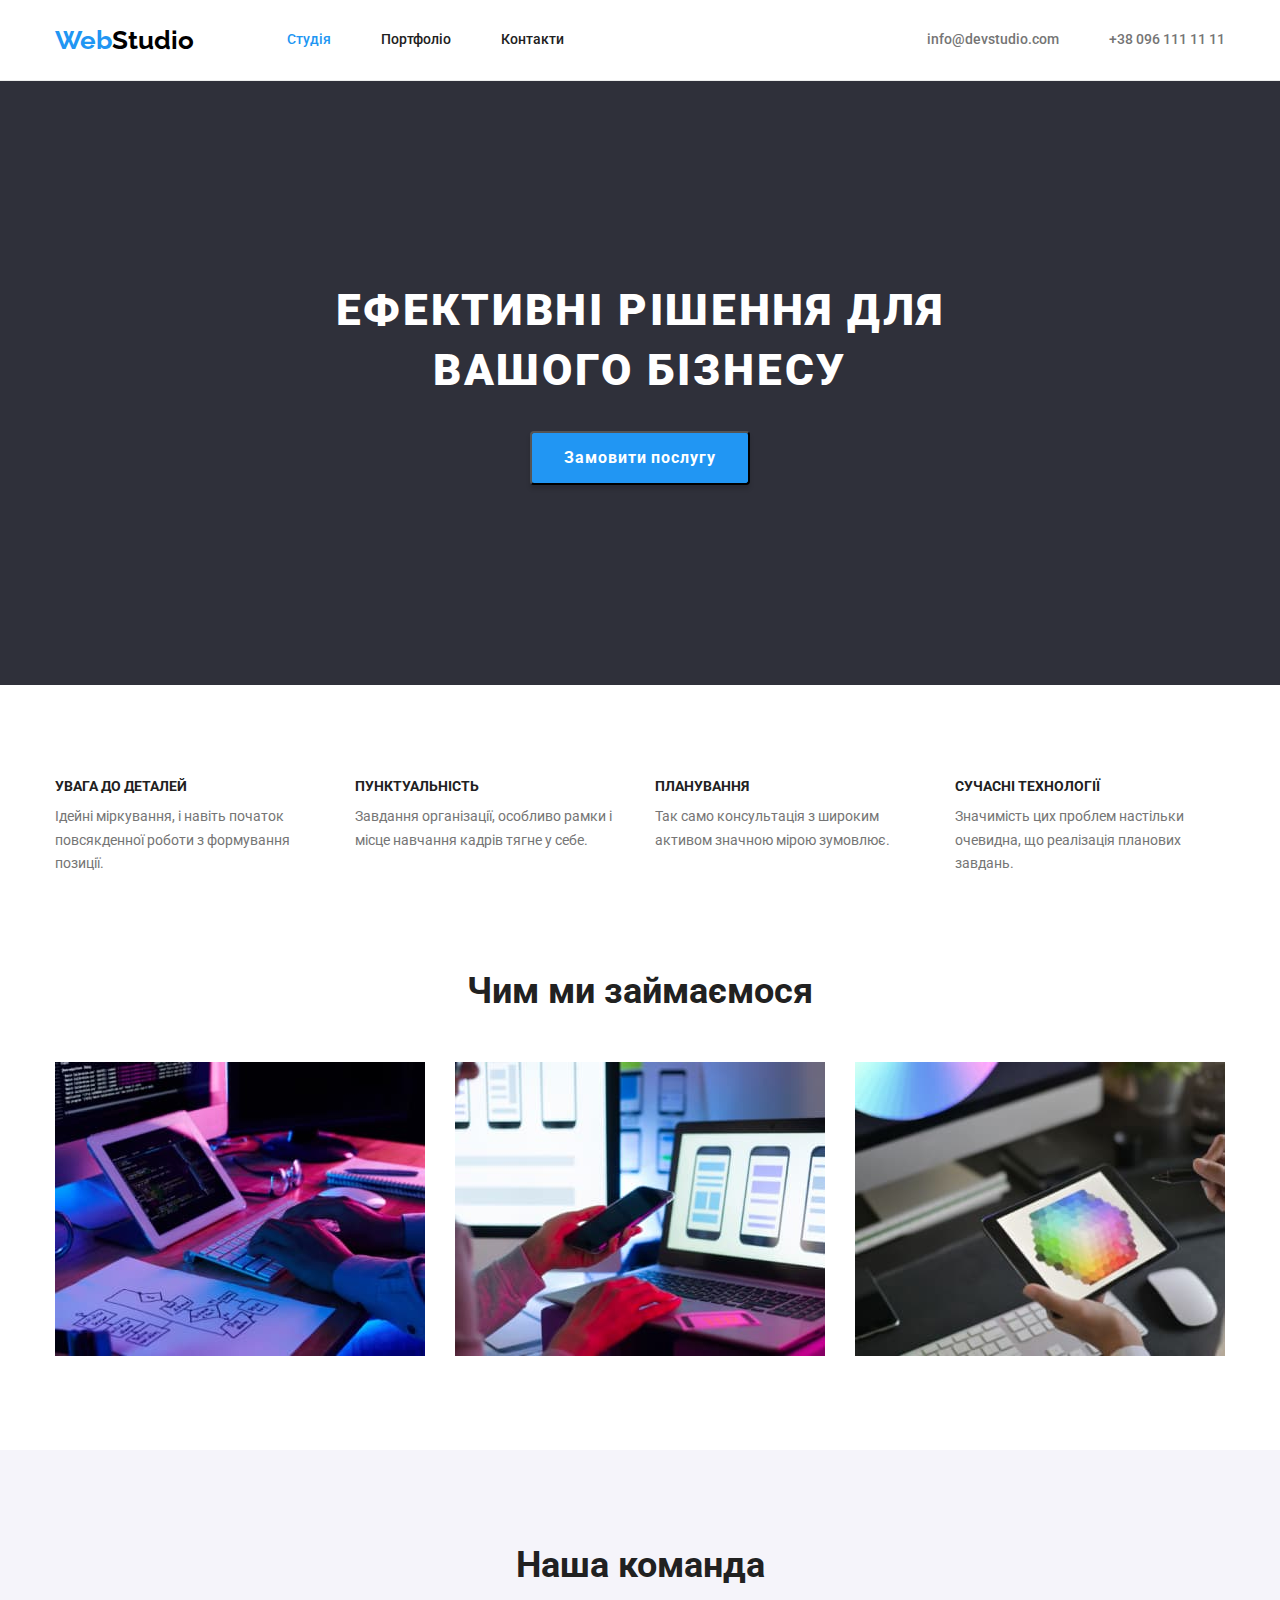
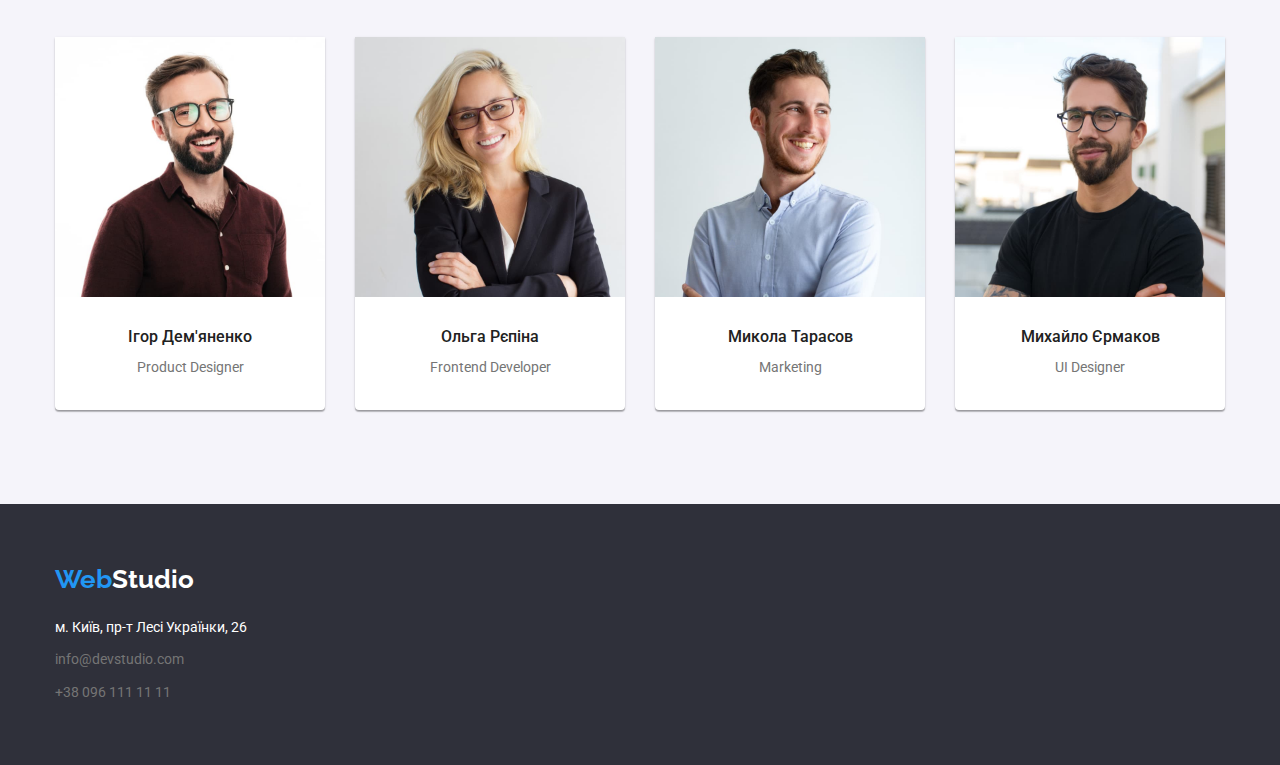
==== index.html @ 9e8facdb "Додає файли з попереднього завдання" ====
<!DOCTYPE html>
<html lang="uk">
  <head>
    <meta charset="UTF-8" />
    <meta http-equiv="X-UA-Compatible" content="IE=edge" />
    <meta name="viewport" content="width=device-width, initial-scale=1.0" />
    <title>WebStudio</title>
    <link rel="preconnect" href="https://fonts.googleapis.com" />
    <link rel="preconnect" href="https://fonts.gstatic.com" crossorigin />
    <link
      rel="stylesheet"
      href="https://cdnjs.cloudflare.com/ajax/libs/modern-normalize/1.1.0/modern-normalize.min.css"
    />
    <link
      href="https://fonts.googleapis.com/css2?family=Raleway:wght@700&family=Roboto:wght@400;500;700;900&display=swap"
      rel="stylesheet"
    />
    <link rel="stylesheet" href="./css/styles.css" />
  </head>
  <body>
    <header class="header">
      <div class="container header-content">
        <!--Навігація-->
        <nav class="nav">
          <!--Логотип-->
          <a class="nav-logo" href="./index.html"
            >Web<span class="header-logo-word">Studio</span></a
          >

          <ul class="nav-list list">
            <li class="nav-item">
              <a class="nav-link link current" href="./index.html">Студія</a>
            </li>
            <li class="nav-item">
              <a class="nav-link link" href="./portfolio.html">Портфоліо</a>
            </li>
            <li class="nav-item">
              <a class="nav-link link" href="">Контакти</a>
            </li>
          </ul>
        </nav>
        <!--Контакти-->
        <ul class="contacts-list list">
          <li class="contacts-item">
            <a class="contacts-link link" href="mailto:info@devstudio.com"
              >info@devstudio.com</a
            >
          </li>
          <li class="contacts-item">
            <a class="contacts-link link" href="tel:+380961111111"
              >+38 096 111 11 11</a
            >
          </li>
        </ul>
      </div>
    </header>

    <main>
      <!--Секція "Герой"-->
      <section class="section hero">
        <div class="container">
          <h1 class="hero-title">Ефективні рішення для вашого бізнесу</h1>
          <button class="hero-btn button" type="button">
            Замовити послугу
          </button>
        </div>
      </section>

      <!--Секція Наші переваги-->
      <section class="section benefits">
        <div class="container">
          <!--Заголовок який необхідно приховати-->
          <h2 class="visually-hidden">Наші переваги</h2>
          <ul class="benefits-list list">
            <li class="benefits-item">
              <h3 class="benefits-title">Увага до деталей</h3>
              <p class="text">
                Ідейні міркування, і навіть початок повсякденної роботи з
                формування позиції.
              </p>
            </li>
            <li class="benefits-item">
              <h3 class="benefits-title">Пунктуальність</h3>
              <p class="text">
                Завдання організації, особливо рамки і місце навчання кадрів
                тягне у себе.
              </p>
            </li>
            <li class="benefits-item">
              <h3 class="benefits-title">Планування</h3>
              <p class="text">
                Так само консультація з широким активом значною мірою зумовлює.
              </p>
            </li>
            <li class="benefits-item">
              <h3 class="benefits-title">Сучасні технології</h3>
              <p class="text">
                Значимість цих проблем настільки очевидна, що реалізація
                планових завдань.
              </p>
            </li>
          </ul>
        </div>
      </section>

      <!--Секція Чим займаємось. Складається з картинок-->
      <section class="section works">
        <div class="container">
          <h2 class="section-title">Чим ми займаємося</h2>
          <ul class="works-list list">
            <li>
              <img
                class="works-img"
                src="./images/whatwedo1.jpg"
                alt="Руки програміста набирають код"
                width="370"
              />
            </li>
            <li>
              <img
                class="works-img"
                src="./images/whatwedo2.jpg"
                alt="Смартфон та ноутбук на якому пишуть код для смартфона"
                width="370"
              />
            </li>
            <li>
              <img
                class="works-img"
                src="./images/whatwedo3.jpg"
                alt="Планшет на якому відкрита палітра кольорів"
                width="370"
              />
            </li>
          </ul>
        </div>
      </section>

      <!--Секція Наша команда-->
      <section class="section team">
        <div class="container">
          <h2 class="section-title">Наша команда</h2>
          <ul class="team-list list">
            <li class="team-item">
              <img
                class="team-img"
                src="./images/teammember1.jpg"
                alt="Портрет Ігора Дем'яненко"
                width="270"
              />
              <div class="team-descript">
                <h3 class="team-title">Ігор Дем'яненко</h3>
                <p class="text">Product Designer</p>
              </div>
            </li>
            <li class="team-item">
              <img
                class="team-img"
                src="./images/teammember2.jpg"
                alt="Портрет Ольги Рєпіної"
                width="270"
              />
              <div class="team-descript">
                <h3 class="team-title">Ольга Рєпіна</h3>
                <p class="text">Frontend Developer</p>
              </div>
            </li>
            <li class="team-item">
              <img
                class="team-img"
                src="./images/teammember3.jpg"
                alt="Портрет Миколи Тарасова"
                width="270"
              />
              <div class="team-descript">
                <h3 class="team-title">Микола Тарасов</h3>
                <p class="text">Marketing</p>
              </div>
            </li>
            <li class="team-item">
              <img
                class="team-img"
                src="./images/teammember4.jpg"
                alt="Портрет Михайла Єрмакова"
                width="270"
              />
              <div class="team-descript">
                <h3 class="team-title">Михайло Єрмаков</h3>
                <p class="text">UI Designer</p>
              </div>
            </li>
          </ul>
        </div>
      </section>
    </main>

    <footer class="footer">
      <div class="container">
        <!--Логотип-->
        <div class="footer-logo">
          <a class="nav-logo" href="./index.html"
            >Web<span class="footer-logo-word">Studio</span></a
          >
        </div>
        <!--Адреса-->
        <address>
          <ul class="list">
            <li class="footer-item footer-map">
              <a
                class="link"
                href="https://www.google.com.ua/maps/place/%D0%B1%D1%83%D0%BB%D1%8C%D0%B2%D0%B0%D1%80+%D0%9B%D0%B5%D1%81%D1%96+%D0%A3%D0%BA%D1%80%D0%B0%D1%97%D0%BD%D0%BA%D0%B8,+26,+%D0%9A%D0%B8%D1%97%D0%B2,+02000/@50.4265807,30.5361971,17z/data=!3m1!4b1!4m6!3m5!1s0x40d4cf0e033ecbe9:0x57a4dffefec77da0!8m2!3d50.4265807!4d30.5383858!16s%2Fg%2F1tctq5jv?hl=uk"
                >м. Київ, пр-т Лесі Українки, 26</a
              >
            </li>
            <li class="footer-item">
              <a class="link" href="mailto:info@devstudio.com"
                >info@devstudio.com</a
              >
            </li>
            <li class="footer-item">
              <a class="link" href="tel:+380961111111">+38 096 111 11 11</a>
            </li>
          </ul>
        </address>
      </div>
    </footer>
  </body>
</html>
---- css/styles.css ----
*,
*::before,
*::after {
	box-sizing: border-box;
}
/*Палітра кольорів*/
:root{
/*Колір основного тексту*/
--primary-text-color: #757575;
/*Основний білий*/
--primary-white-color: #ffffff;
/*Білий для фону про наші роботи*/
--secondary-white-color: #f5f5f5;
/*Білий для фону наша команда*/
--accessary-white-color: #f5f4fa;
/*Колір заголовків та навігації*/
--title-color: #212121;
/*Чорний колір*/
--primary-black-color: #000000;
/*Колір активних елементів та кнопки*/
--active-btn-color: #188ce8;  
/*Колір акцент*/
--accent-color: #2196f3;
/*Фон героя та футера*/
--primary-beckground-color: #2f303a;
/*колір бордер*/
--border-color: #eeeeee;
--border-header-color: #ececec;
}


/*Загальні стилі*/
body {
	color: var(--primary-text-color);
	font-family: 'Roboto', sans-serif;
	font-weight: 400;
	font-size: 14px;
	line-height: 1.71;
}
h1,h2,h3,h4,h5,h6,p,ul {
	margin: 0;
	padding: 0;
}
img {
	display: block;
	max-width: 100%;
	height: auto;
}
.list {
	list-style-type: none;
}

.link {
	text-decoration: none;
	color: inherit;
}

.visually-hidden {
	position: absolute;
	width: 1px;
	height: 1px;
	overflow: hidden;
	border: 0;
	padding: 0;
	clip: rect(0 0 0 0);
	clip-path: inset(50%);
	margin: -1px;
	white-space: nowrap;
}

.section{
	padding-top: 94px;
	padding-bottom: 94px;
}
.container {
	max-width: 1200px;
	margin-left: auto;
	margin-right: auto;
	padding-left: 15px;
	padding-right: 15px;
	/* outline: 2px solid green; */
}

.header {
	border-bottom: 1px solid var(--border-header-color);
	text-align: center;
}
.header-content {
	display: flex;
	justify-content: space-between;
}
.nav-logo {
	color: var(--accent-color);
	font-family: 'Raleway';
	font-weight: 700;
	font-size: 26px;
	line-height: 1.19;
	text-decoration: none;
}
.header-logo-word{
	color: var(--primary-black-color);
}
.nav {
	display: flex;
	align-items: center;
}
.nav-list {
	display: flex;
}
.nav-logo {
	margin-right: 93px;
}
.nav-item:not(:last-child) {
	margin-right: 50px;
}
.nav-list .link.current {
	color: var(--accent-color);
}
.nav-link {
	display: block;
	padding-top: 32px;
	padding-bottom: 32px;

	color: var(--title-color);
	font-weight: 500;
	font-size: 14px;
	line-height: 1.14;
}
.contacts-list {
	display: flex;
	margin-left: auto;
}
.contacts-item:not(:last-child) {
	margin-right: 50px;
}
.contacts-link{
	display: block;
	padding-top: 32px;
	padding-bottom: 32px;
	font-weight: 500;
	font-size: 14px;
	line-height: 1.14;
}

.link:hover,
.link:focus {
	color: var(--accent-color);
}
.button {
	cursor: pointer;
}

.footer {
	background-color: var(--primary-beckground-color);

	padding-top: 60px;
	padding-bottom: 60px;
}
.footer-logo {
	margin-bottom: 20px;
}
.footer-logo-word {
	color: var(--primary-white-color);
}
.footer-item:not(:last-child) {
	margin-bottom: 9px;
}
.footer-map {
	color: var(--primary-white-color);
}
.footer .link {
	font-style: normal;
}

/*Стилі для index.html*/
.hero{
	padding-top: 200px;
	padding-bottom: 200px;
	text-align: center;

	background-color: var(--primary-beckground-color);
}
.hero-content {
	text-align: center;
}
.hero-title {
	margin: auto;
	margin-bottom: 30px;
	max-width: 696px;
	
	color: var(--primary-white-color);
	font-weight: 900;
	font-size: 44px;
	line-height: 1.36;
	letter-spacing: 0.06em;
	text-transform: uppercase;

}
.hero-btn {
	padding: 10px 32px;
	color: var(--primary-white-color);
	background: var(--accent-color);
	font-weight: 700;
	font-size: 16px;
	line-height: 1.875;
	letter-spacing: 0.06em;
	box-shadow: 0px 4px 4px rgba(0, 0, 0, 0.15);
	border-radius: 4px;
}
.hero-btn:hover,
.hero-btn:focus{
	background: var(--active-btn-color);
	box-shadow: 0px 4px 4px rgba(0, 0, 0, 0.15);
	border-radius: 4px;
}
.benefits {
	padding-bottom: 0;
	background-color: var(--primary-white-color);
}
.benefits-list {
	display: flex;
	gap: 30px;
}
.benefits-item {
	max-width: 270px;
}
.benefits-title {
	margin-bottom: 10px;
	color: var(--title-color);
	font-weight: 700;
	font-size: 14px;
	line-height: 1.14;
	text-transform: uppercase;
}
.works {
	background-color: var(--primary-white-color);

	text-align: center;
	padding-bottom: 94px;
}
.section-title {
	color: var(--title-color);
	font-weight: 700;
	font-size: 36px;
	line-height: 1.17;
	margin-bottom: 50px;
}
.works-list {
	display: flex;
	justify-content: space-between;
}
.works-img {
	width: 370px;
}
.team {
	background-color: var(--accessary-white-color);

	text-align: center;
}
.team-list {
	display: flex;
	justify-content: space-between;
}
.team-item {
	background-color: var(--primary-white-color);

	box-shadow: 0px 1px 3px rgba(0, 0, 0, 0.12), 0px 1px 1px rgba(0, 0, 0, 0.14), 0px 2px 1px rgba(0, 0, 0, 0.2);
	border-radius: 0px 0px 4px 4px;
}
.team-img {
	width: 270px;
}
.team-descript {
	padding-top: 30px;
	padding-bottom: 30px;
}
.team-title {
	margin-bottom: 10px;
	color: var(--title-color);
	font-weight: 500;
	font-size: 16px;
	line-height: 1.19;
}

/*Стилі для portfolio.html*/

.filter-list {
	display: flex;
	justify-content: center;
	margin-bottom: 50px;
}
.filter-item:not(:last-child) {
	margin-right: 8px;
}
.filter-btn {
	padding: 6px 22px;
	color: var(--title-color);
	background-color: var(--accessary-white-color);
	font-family: inherit;
	font-weight: 500;
	font-size: 16px;
	line-height: 1.6;

	border: 1px transparent;
	border-radius: 4px;

}
.filter-btn:hover {
	color: var(--primary-white-color);
	background-color: var(--accent-color);	

	box-shadow: 0px 3px 1px rgba(0, 0, 0, 0.1), 0px 1px 2px rgba(0, 0, 0, 0.08), 0px 2px 2px rgba(0, 0, 0, 0.12);
}
.projects-list {
	display: flex;
	flex-wrap: wrap;
}
.projects-item {
	width: calc((100% - 60px) / 3);
}
.projects-item:not(:nth-child(3n)) {
	margin-right: 30px;

}
.projects-item:not(:nth-last-child(-n+3)) {
	margin-bottom: 30px;
}
.projects-title {
	margin-bottom: 4px;
	color: var(--title-color);
	font-weight: 700;
	font-size: 18px;
	line-height: 2;
}
.projects-link {
	text-decoration: none;
	color: inherit;
}
.projects-descript {
	padding: 20px 24px;
	border-right: 1px solid var(--border-color);
	border-bottom: 1px solid var(--border-color);
	border-left: 1px solid var(--border-color);
}
.projects-img {
	width: 370px;
}
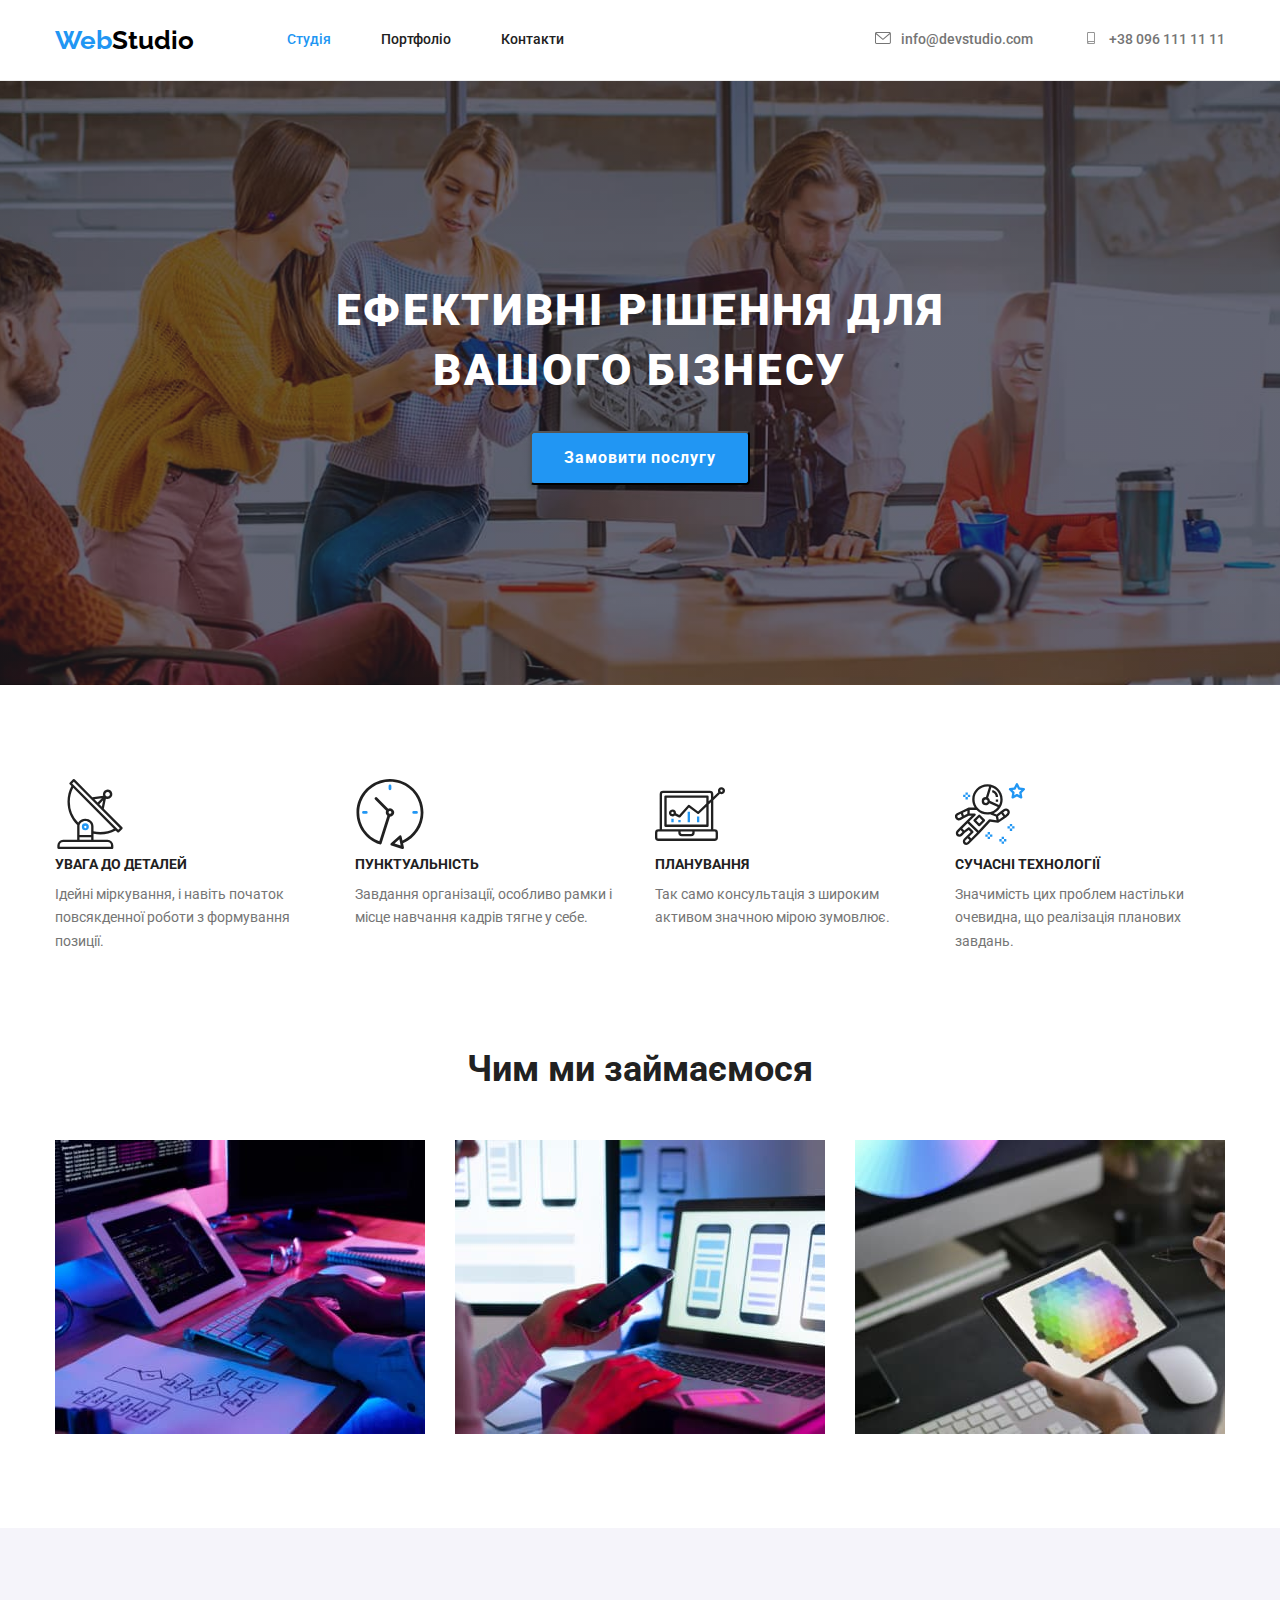
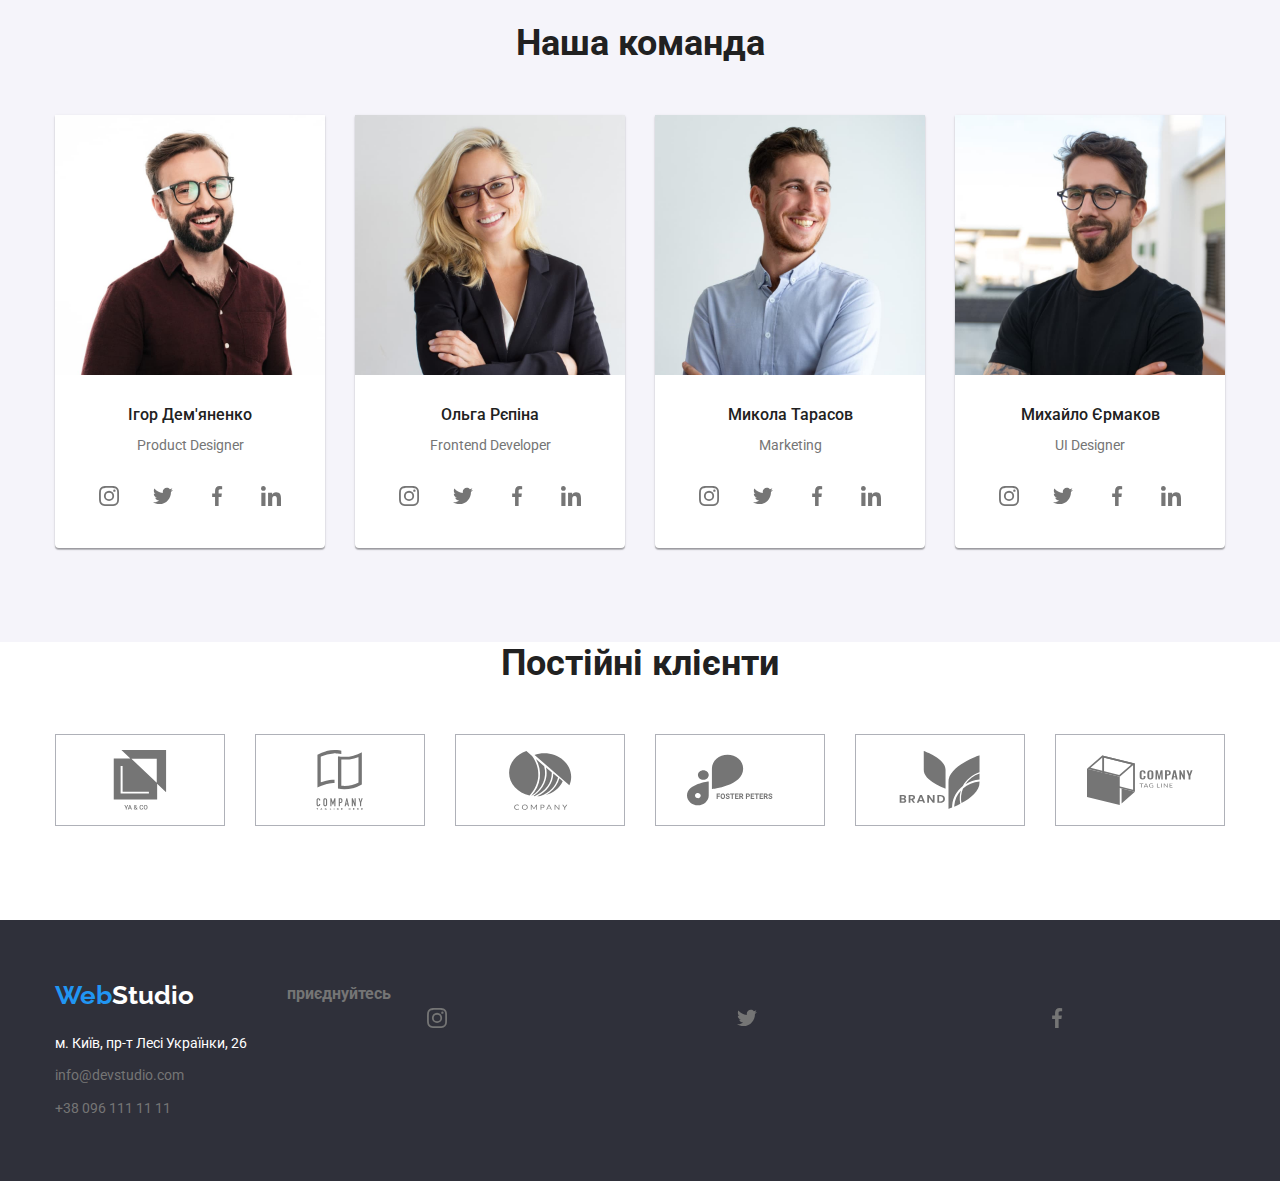
==== commit dc66d35e: "Додає нові елементи та стилі до них" ====
--- a/index.html
+++ b/index.html
@@ -42,12 +42,22 @@
         <!--Контакти-->
         <ul class="contacts-list list">
           <li class="contacts-item">
-            <a class="contacts-link link" href="mailto:info@devstudio.com"
+            <a class="contacts-link link" href="mailto:info@devstudio.com">
+              <span class="contacts-icon"
+                ><svg widtg="16px" height="12px">
+                  <use
+                    href="./images/icons.svg#icon-contacts-envelope"
+                  ></use></svg></span
               >info@devstudio.com</a
             >
           </li>
           <li class="contacts-item">
-            <a class="contacts-link link" href="tel:+380961111111"
+            <a class="contacts-link link" href="tel:+380961111111">
+              <span class="contacts-icon"
+                ><svg widtg="16px" height="12px">
+                  <use
+                    href="./images/icons.svg#icon-contacts-smartphone"
+                  ></use></svg></span
               >+38 096 111 11 11</a
             >
           </li>
@@ -73,6 +83,11 @@
           <h2 class="visually-hidden">Наші переваги</h2>
           <ul class="benefits-list list">
             <li class="benefits-item">
+              <span class="benefits-icon">
+                <svg width="70px" height="70px">
+                  <use href="./images/icons.svg#icon-benefits-antenna"></use>
+                </svg>
+              </span>
               <h3 class="benefits-title">Увага до деталей</h3>
               <p class="text">
                 Ідейні міркування, і навіть початок повсякденної роботи з
@@ -80,6 +95,11 @@
               </p>
             </li>
             <li class="benefits-item">
+              <span class="benefits-icon">
+                <svg width="70px" height="70px">
+                  <use href="./images/icons.svg#icon-benefits-clock"></use>
+                </svg>
+              </span>
               <h3 class="benefits-title">Пунктуальність</h3>
               <p class="text">
                 Завдання організації, особливо рамки і місце навчання кадрів
@@ -87,12 +107,22 @@
               </p>
             </li>
             <li class="benefits-item">
+              <span class="benefits-icon">
+                <svg width="70px" height="70px">
+                  <use href="./images/icons.svg#icon-benefits-diagram"></use>
+                </svg>
+              </span>
               <h3 class="benefits-title">Планування</h3>
               <p class="text">
                 Так само консультація з широким активом значною мірою зумовлює.
               </p>
             </li>
             <li class="benefits-item">
+              <span class="benefits-icon">
+                <svg width="70px" height="70px">
+                  <use href="./images/icons.svg#icon-benefits-astronaut"></use>
+                </svg>
+              </span>
               <h3 class="benefits-title">Сучасні технології</h3>
               <p class="text">
                 Значимість цих проблем настільки очевидна, що реалізація
@@ -150,7 +180,35 @@
               />
               <div class="team-descript">
                 <h3 class="team-title">Ігор Дем'яненко</h3>
-                <p class="text">Product Designer</p>
+                <p class="team-text">Product Designer</p>
+                <ul class="team-social list">
+                  <li class="team-social-icon">
+                    <a class="team-social-link link" href="#"
+                      ><svg widtg="20px" height="20px">
+                        <use
+                          href="./images/icons.svg#icon-instagram"
+                        ></use></svg
+                    ></a>
+                  </li>
+                  <li class="team-social-icon">
+                    <a class="team-social-link link" href="#"
+                      ><svg widtg="20px" height="20px">
+                        <use href="./images/icons.svg#icon-twitter"></use></svg
+                    ></a>
+                  </li>
+                  <li class="team-social-icon">
+                    <a class="team-social-link link" href="#"
+                      ><svg widtg="20px" height="20px">
+                        <use href="./images/icons.svg#icon-facebook"></use></svg
+                    ></a>
+                  </li>
+                  <li class="team-social-icon">
+                    <a class="team-social-link link" href="#"
+                      ><svg widtg="20px" height="20px">
+                        <use href="./images/icons.svg#icon-linkedin"></use></svg
+                    ></a>
+                  </li>
+                </ul>
               </div>
             </li>
             <li class="team-item">
@@ -162,7 +220,35 @@
               />
               <div class="team-descript">
                 <h3 class="team-title">Ольга Рєпіна</h3>
-                <p class="text">Frontend Developer</p>
+                <p class="team-text">Frontend Developer</p>
+                <ul class="team-social list">
+                  <li class="team-social-icon">
+                    <a class="team-social-link link" href="#"
+                      ><svg widtg="20px" height="20px">
+                        <use
+                          href="./images/icons.svg#icon-instagram"
+                        ></use></svg
+                    ></a>
+                  </li>
+                  <li class="team-social-icon">
+                    <a class="team-social-link link" href="#"
+                      ><svg widtg="20px" height="20px">
+                        <use href="./images/icons.svg#icon-twitter"></use></svg
+                    ></a>
+                  </li>
+                  <li class="team-social-icon">
+                    <a class="team-social-link link" href="#"
+                      ><svg widtg="20px" height="20px">
+                        <use href="./images/icons.svg#icon-facebook"></use></svg
+                    ></a>
+                  </li>
+                  <li class="team-social-icon">
+                    <a class="team-social-link link" href="#"
+                      ><svg widtg="20px" height="20px">
+                        <use href="./images/icons.svg#icon-linkedin"></use></svg
+                    ></a>
+                  </li>
+                </ul>
               </div>
             </li>
             <li class="team-item">
@@ -174,7 +260,35 @@
               />
               <div class="team-descript">
                 <h3 class="team-title">Микола Тарасов</h3>
-                <p class="text">Marketing</p>
+                <p class="team-text">Marketing</p>
+                <ul class="team-social list">
+                  <li class="team-social-icon">
+                    <a class="team-social-link link" href="#"
+                      ><svg widtg="20px" height="20px">
+                        <use
+                          href="./images/icons.svg#icon-instagram"
+                        ></use></svg
+                    ></a>
+                  </li>
+                  <li class="team-social-icon">
+                    <a class="team-social-link link" href="#"
+                      ><svg widtg="20px" height="20px">
+                        <use href="./images/icons.svg#icon-twitter"></use></svg
+                    ></a>
+                  </li>
+                  <li class="team-social-icon">
+                    <a class="team-social-link link" href="#"
+                      ><svg widtg="20px" height="20px">
+                        <use href="./images/icons.svg#icon-facebook"></use></svg
+                    ></a>
+                  </li>
+                  <li class="team-social-icon">
+                    <a class="team-social-link link" href="#"
+                      ><svg widtg="20px" height="20px">
+                        <use href="./images/icons.svg#icon-linkedin"></use></svg
+                    ></a>
+                  </li>
+                </ul>
               </div>
             </li>
             <li class="team-item">
@@ -186,7 +300,35 @@
               />
               <div class="team-descript">
                 <h3 class="team-title">Михайло Єрмаков</h3>
-                <p class="text">UI Designer</p>
+                <p class="team-text">UI Designer</p>
+                <ul class="team-social list">
+                  <li class="team-social-icon">
+                    <a class="team-social-link link" href="#"
+                      ><svg widtg="20px" height="20px">
+                        <use
+                          href="./images/icons.svg#icon-instagram"
+                        ></use></svg
+                    ></a>
+                  </li>
+                  <li class="team-social-icon">
+                    <a class="team-social-link link" href="#"
+                      ><svg widtg="20px" height="20px">
+                        <use href="./images/icons.svg#icon-twitter"></use></svg
+                    ></a>
+                  </li>
+                  <li class="team-social-icon">
+                    <a class="team-social-link link" href="#"
+                      ><svg widtg="20px" height="20px">
+                        <use href="./images/icons.svg#icon-facebook"></use></svg
+                    ></a>
+                  </li>
+                  <li class="team-social-icon">
+                    <a class="team-social-link link" href="#"
+                      ><svg widtg="20px" height="20px">
+                        <use href="./images/icons.svg#icon-linkedin"></use></svg
+                    ></a>
+                  </li>
+                </ul>
               </div>
             </li>
           </ul>
@@ -194,34 +336,123 @@
       </section>
     </main>
 
+    <!--Секція Постійні клієнти-->
+    <section class="customers">
+      <div class="container">
+        <h2 class="section-title">Постійні клієнти</h2>
+        <ul class="customers-list list">
+          <li class="customers-item">
+            <a class="customers-link link" href="#">
+              <svg width="106px" height="60px">
+                <use href="./images/icons.svg#icon-customers-brand-yaco"></use>
+              </svg>
+            </a>
+          </li>
+          <li class="customers-item">
+            <a class="customers-link link" href="#">
+              <svg width="106px" height="60px">
+                <use href="./images/icons.svg#icon-customers-brand-union"></use>
+              </svg>
+            </a>
+          </li>
+          <li class="customers-item">
+            <a class="customers-link link" href="#">
+              <svg width="106px" height="60px">
+                <use
+                  href="./images/icons.svg#icon-customers-brand-company"
+                ></use>
+              </svg>
+            </a>
+          </li>
+          <li class="customers-item">
+            <a class="customers-link link" href="#">
+              <svg width="106px" height="60px">
+                <use
+                  href="./images/icons.svg#icon-customers-brand-fosterpeters"
+                ></use>
+              </svg>
+            </a>
+          </li>
+          <li class="customers-item">
+            <a class="customers-link link" href="#">
+              <svg width="106px" height="60px">
+                <use href="./images/icons.svg#icon-customers-brand-brand"></use>
+              </svg>
+            </a>
+          </li>
+          <li class="customers-item">
+            <a class="customers-link link" href="#">
+              <svg width="106px" height="60px">
+                <use
+                  href="./images/icons.svg#icon-customers-brand-tagline"
+                ></use>
+              </svg>
+            </a>
+          </li>
+        </ul>
+      </div>
+    </section>
+
     <footer class="footer">
-      <div class="container">
-        <!--Логотип-->
-        <div class="footer-logo">
-          <a class="nav-logo" href="./index.html"
-            >Web<span class="footer-logo-word">Studio</span></a
-          >
-        </div>
-        <!--Адреса-->
-        <address>
-          <ul class="list">
-            <li class="footer-item footer-map">
-              <a
-                class="link"
-                href="https://www.google.com.ua/maps/place/%D0%B1%D1%83%D0%BB%D1%8C%D0%B2%D0%B0%D1%80+%D0%9B%D0%B5%D1%81%D1%96+%D0%A3%D0%BA%D1%80%D0%B0%D1%97%D0%BD%D0%BA%D0%B8,+26,+%D0%9A%D0%B8%D1%97%D0%B2,+02000/@50.4265807,30.5361971,17z/data=!3m1!4b1!4m6!3m5!1s0x40d4cf0e033ecbe9:0x57a4dffefec77da0!8m2!3d50.4265807!4d30.5383858!16s%2Fg%2F1tctq5jv?hl=uk"
-                >м. Київ, пр-т Лесі Українки, 26</a
-              >
-            </li>
-            <li class="footer-item">
-              <a class="link" href="mailto:info@devstudio.com"
-                >info@devstudio.com</a
-              >
-            </li>
-            <li class="footer-item">
-              <a class="link" href="tel:+380961111111">+38 096 111 11 11</a>
+      <div class="container footer-container">
+        <div class="footer-contacts">
+          <!--Логотип-->
+          <div class="footer-logo">
+            <a class="nav-logo" href="./index.html"
+              >Web<span class="footer-logo-word">Studio</span></a
+            >
+          </div>
+          <!--Адреса-->
+          <address>
+            <ul class="list">
+              <li class="footer-item footer-map">
+                <a
+                  class="link"
+                  href="https://www.google.com.ua/maps/place/%D0%B1%D1%83%D0%BB%D1%8C%D0%B2%D0%B0%D1%80+%D0%9B%D0%B5%D1%81%D1%96+%D0%A3%D0%BA%D1%80%D0%B0%D1%97%D0%BD%D0%BA%D0%B8,+26,+%D0%9A%D0%B8%D1%97%D0%B2,+02000/@50.4265807,30.5361971,17z/data=!3m1!4b1!4m6!3m5!1s0x40d4cf0e033ecbe9:0x57a4dffefec77da0!8m2!3d50.4265807!4d30.5383858!16s%2Fg%2F1tctq5jv?hl=uk"
+                  >м. Київ, пр-т Лесі Українки, 26</a
+                >
+              </li>
+              <li class="footer-item">
+                <a class="link" href="mailto:info@devstudio.com"
+                  >info@devstudio.com</a
+                >
+              </li>
+              <li class="footer-item">
+                <a class="link" href="tel:+380961111111">+38 096 111 11 11</a>
+              </li>
+            </ul>
+          </address>
+        </div>
+
+        <div class="footer-social">
+          <h3 class="footer-social-title">приєднуйтесь</h3>
+          <ul class="footer-social-list list">
+            <li class="footer-social-icon">
+              <a class="footer-social-link link" href="#"
+                ><svg widtg="20px" height="20px">
+                  <use href="./images/icons.svg#icon-instagram"></use></svg
+              ></a>
+            </li>
+            <li class="footer-social-icon">
+              <a class="footer-social-link link" href="#"
+                ><svg widtg="20px" height="20px">
+                  <use href="./images/icons.svg#icon-twitter"></use></svg
+              ></a>
+            </li>
+            <li class="footer-social-icon">
+              <a class="footer-social-link link" href="#"
+                ><svg widtg="20px" height="20px">
+                  <use href="./images/icons.svg#icon-facebook"></use></svg
+              ></a>
+            </li>
+            <li class="footer-social-icon">
+              <a class="footer-social-link link" href="#"
+                ><svg widtg="20px" height="20px">
+                  <use href="./images/icons.svg#icon-linkedin"></use></svg
+              ></a>
             </li>
           </ul>
-        </address>
+        </div>
       </div>
     </footer>
   </body>
--- a/css/styles.css
+++ b/css/styles.css
@@ -26,6 +26,7 @@
 /*колір бордер*/
 --border-color: #eeeeee;
 --border-header-color: #ececec;
+--elements-grey-color: #afb1b8;
 }
 
 
@@ -45,6 +46,9 @@
 	display: block;
 	max-width: 100%;
 	height: auto;
+}
+svg {
+	fill: currentColor;
 }
 .list {
 	list-style-type: none;
@@ -134,14 +138,20 @@
 	margin-right: 50px;
 }
 .contacts-link{
-	display: block;
+	display: flex;
 	padding-top: 32px;
 	padding-bottom: 32px;
 	font-weight: 500;
 	font-size: 14px;
 	line-height: 1.14;
 }
-
+.contacts-icon {
+	display: flex;
+	justify-content: center;
+	width: 16px;
+	height: 12px;
+	margin-right: 10px;
+}
 .link:hover,
 .link:focus {
 	color: var(--accent-color);
@@ -156,6 +166,9 @@
 	padding-top: 60px;
 	padding-bottom: 60px;
 }
+.footer-container {
+	display: flex;
+}
 .footer-logo {
 	margin-bottom: 20px;
 }
@@ -171,6 +184,19 @@
 .footer .link {
 	font-style: normal;
 }
+.footer-contacts {
+	display: inline-block;
+}
+.footer-social-list {
+	display: flex;
+	justify-content: center;
+	gap: 10px;
+}
+.footer-social-link {
+	width: 44px;
+	height: 44px;
+}
+
 
 /*Стилі для index.html*/
 .hero{
@@ -179,6 +205,12 @@
 	text-align: center;
 
 	background-color: var(--primary-beckground-color);
+	background-image: linear-gradient(
+		rgba(47, 48, 58, 0.4), 
+		rgba(47, 48, 58, 0.4)), url(../images/hero-bg-Img.jpg);
+	background-repeat: no-repeat;
+	background-size: cover;
+	background-position: center;
 }
 .hero-content {
 	text-align: center;
@@ -281,6 +313,48 @@
 	font-size: 16px;
 	line-height: 1.19;
 }
+.team-text {
+	margin-bottom: 16px;
+}
+.team-social {
+	display: flex;
+	justify-content: center;
+	gap: 10px;
+	fill: var(--elements-grey-color);
+}
+.team-social-icon:hover,
+.team-social-icon:focus {
+	border-radius: 50%;
+	fill: var(--primary-white-color);
+	background-color: var(--accent-color);
+}
+.team-social-link {
+	display: flex;
+	align-items: center;
+	width: 44px;
+	height: 44px;
+}
+.customers {
+	text-align: center;
+	margin-bottom: 94px;
+}
+.customers-title {
+	margin-bottom: 50px;
+}
+.customers-list {
+	display: flex;
+	justify-content: space-between;
+	gap: 30px;
+	fill: var(--elements-grey-color);
+}
+.customers-link {
+	display: flex;
+	justify-content: center;
+	align-items: center;
+	width: 170px;
+	height: 92px;
+	border: 1px solid var(--elements-grey-color);
+}
 
 /*Стилі для portfolio.html*/
 
@@ -305,7 +379,8 @@
 	border-radius: 4px;
 
 }
-.filter-btn:hover {
+.filter-btn:hover,
+.filter-btn:focus {
 	color: var(--primary-white-color);
 	background-color: var(--accent-color);	
 
@@ -324,6 +399,9 @@
 }
 .projects-item:not(:nth-last-child(-n+3)) {
 	margin-bottom: 30px;
+}
+.projects-item:hover{
+	box-shadow: 0px 1px 1px rgba(0, 0, 0, 0.12), 0px 4px 4px rgba(0, 0, 0, 0.06), 1px 4px 6px rgba(0, 0, 0, 0.16);
 }
 .projects-title {
 	margin-bottom: 4px;
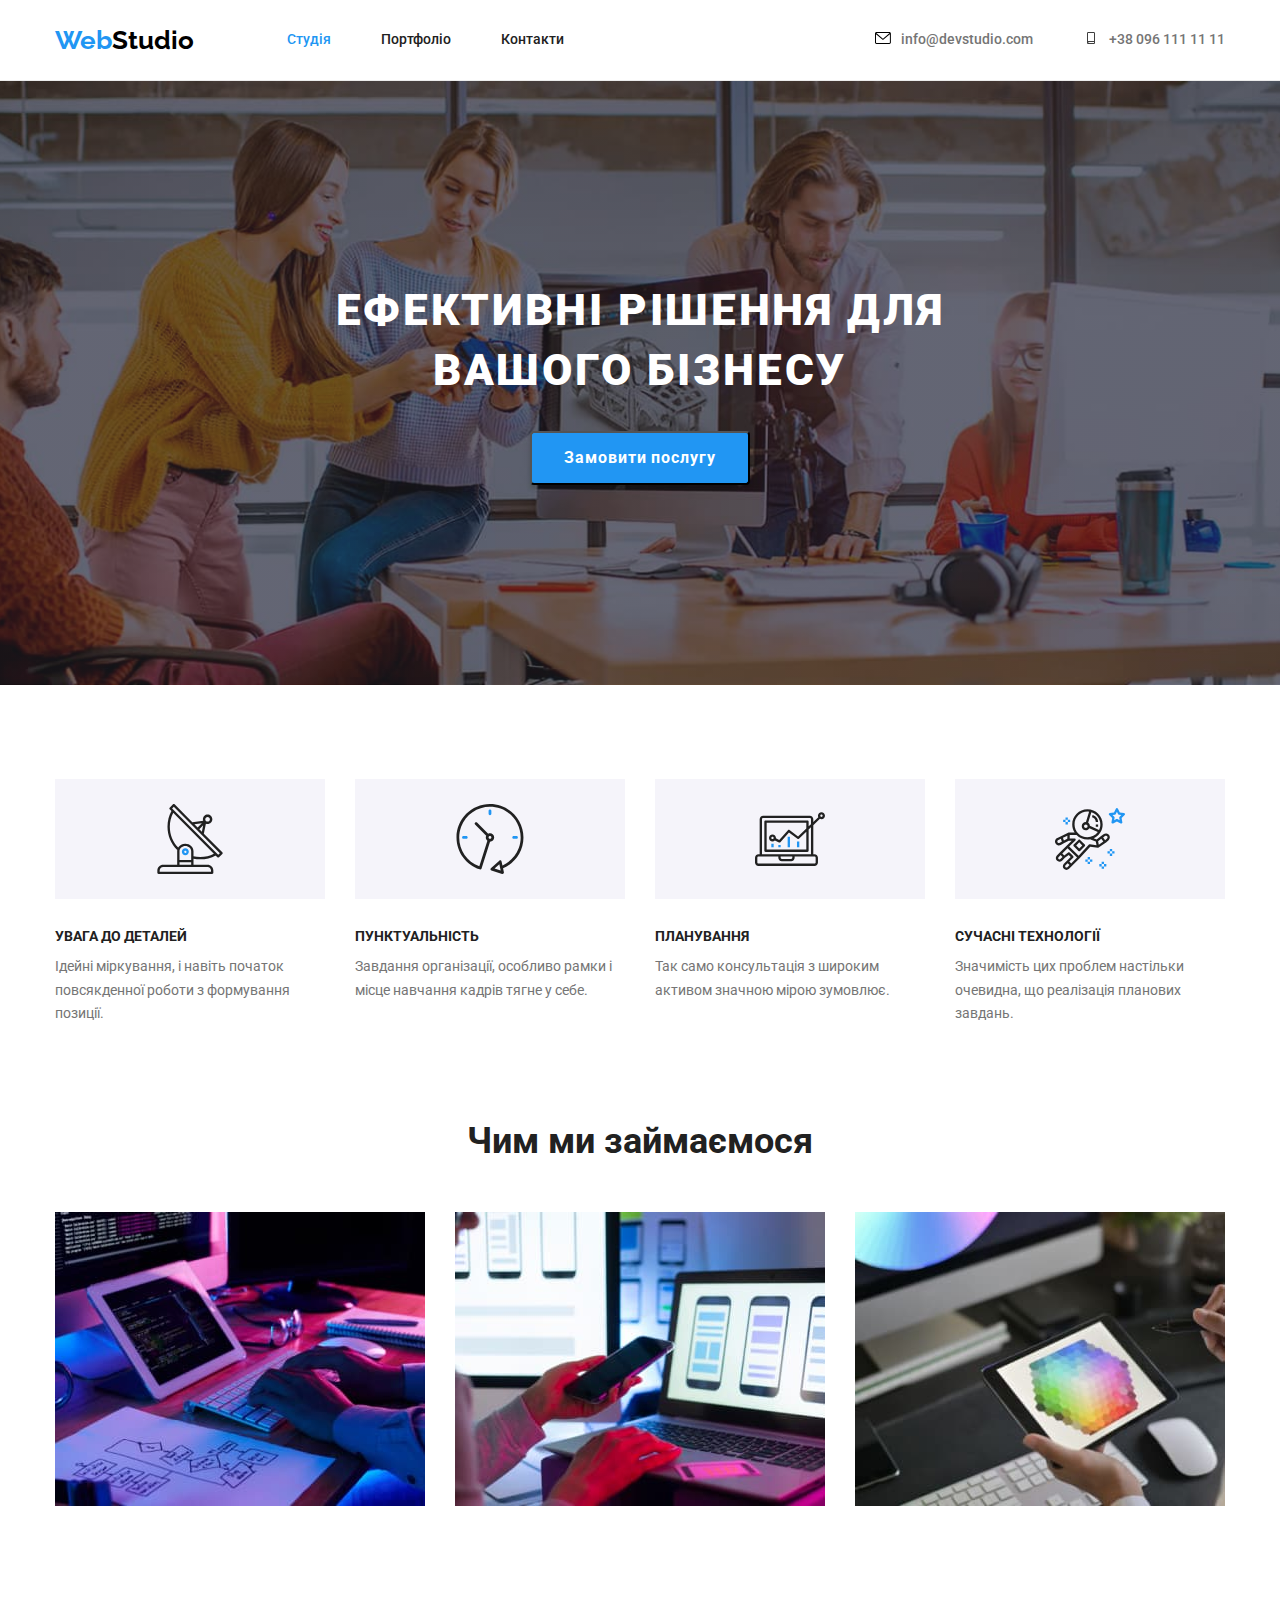
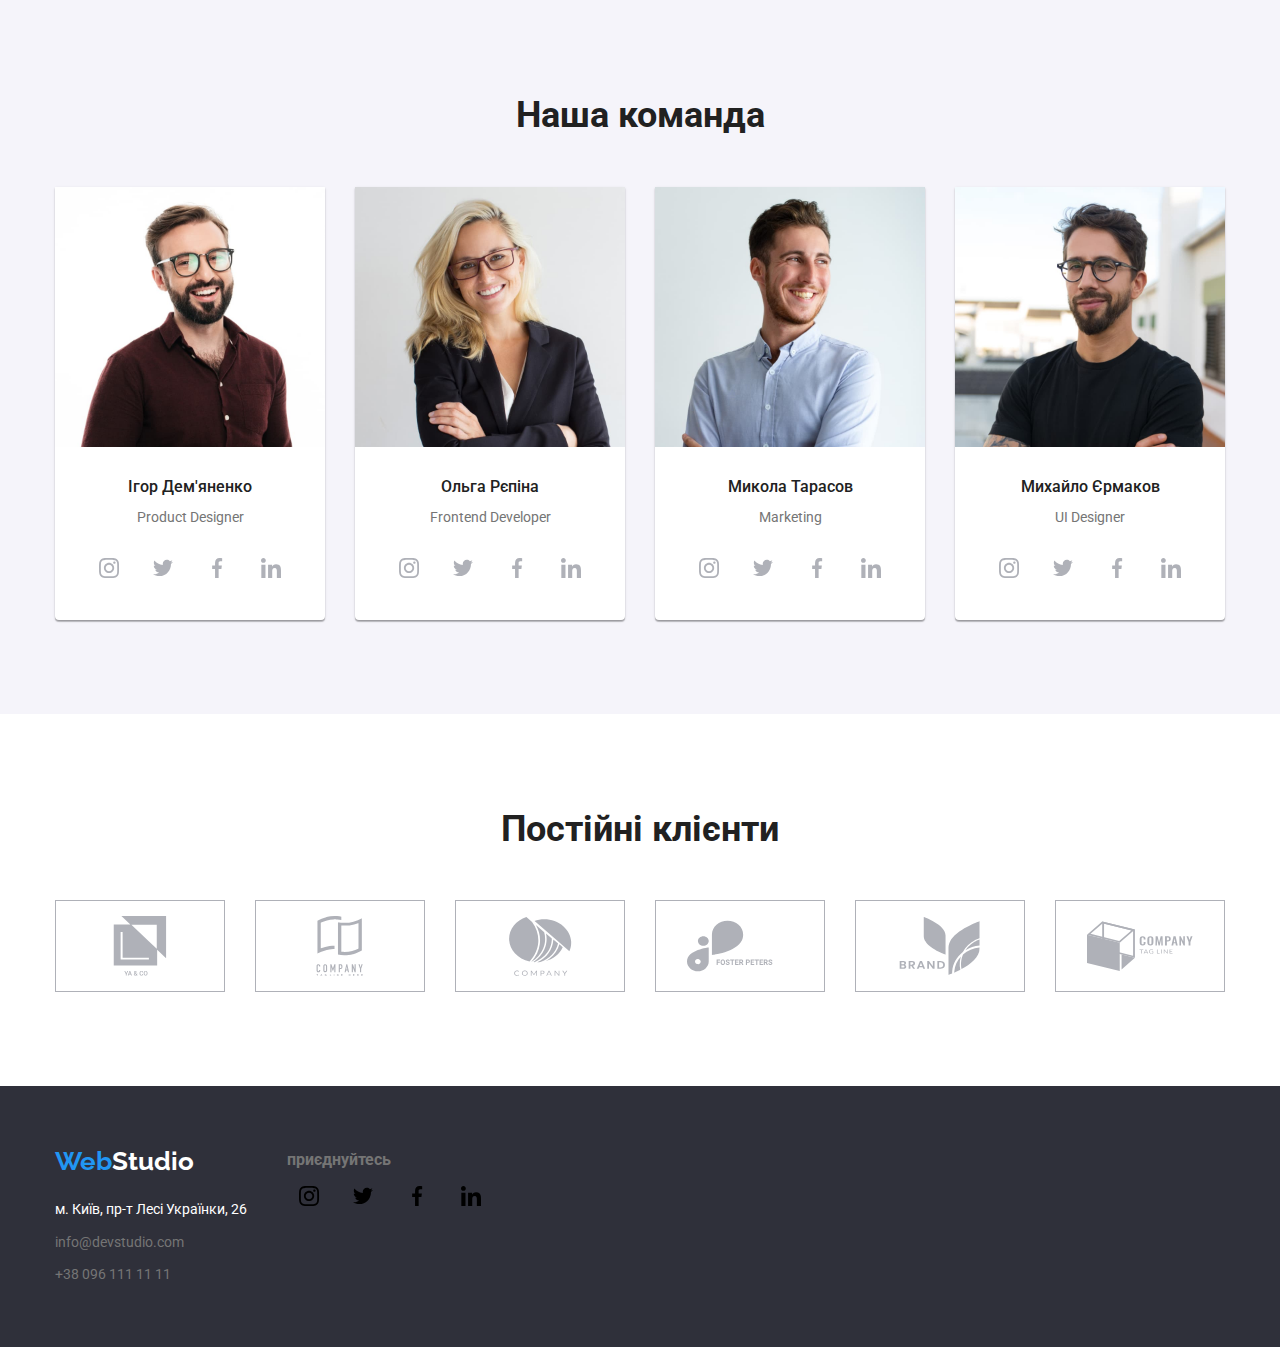
==== commit fb50a501: "Додає робочий hover до соц.мереж команди" ====
--- a/index.html
+++ b/index.html
@@ -182,29 +182,29 @@
                 <h3 class="team-title">Ігор Дем'яненко</h3>
                 <p class="team-text">Product Designer</p>
                 <ul class="team-social list">
-                  <li class="team-social-icon">
-                    <a class="team-social-link link" href="#"
-                      ><svg widtg="20px" height="20px">
+                  <li class="team-social-item">
+                    <a class="team-social-link link" href="#"
+                      ><svg class="team-social-icon" widtg="20px" height="20px">
                         <use
                           href="./images/icons.svg#icon-instagram"
                         ></use></svg
                     ></a>
                   </li>
-                  <li class="team-social-icon">
-                    <a class="team-social-link link" href="#"
-                      ><svg widtg="20px" height="20px">
+                  <li class="team-social-item">
+                    <a class="team-social-link link" href="#"
+                      ><svg class="team-social-icon" widtg="20px" height="20px">
                         <use href="./images/icons.svg#icon-twitter"></use></svg
                     ></a>
                   </li>
-                  <li class="team-social-icon">
-                    <a class="team-social-link link" href="#"
-                      ><svg widtg="20px" height="20px">
+                  <li class="team-social-item">
+                    <a class="team-social-link link" href="#"
+                      ><svg class="team-social-icon" widtg="20px" height="20px">
                         <use href="./images/icons.svg#icon-facebook"></use></svg
                     ></a>
                   </li>
-                  <li class="team-social-icon">
-                    <a class="team-social-link link" href="#"
-                      ><svg widtg="20px" height="20px">
+                  <li class="team-social-item">
+                    <a class="team-social-link link" href="#"
+                      ><svg class="team-social-icon" widtg="20px" height="20px">
                         <use href="./images/icons.svg#icon-linkedin"></use></svg
                     ></a>
                   </li>
@@ -222,29 +222,29 @@
                 <h3 class="team-title">Ольга Рєпіна</h3>
                 <p class="team-text">Frontend Developer</p>
                 <ul class="team-social list">
-                  <li class="team-social-icon">
-                    <a class="team-social-link link" href="#"
-                      ><svg widtg="20px" height="20px">
+                  <li class="team-social-item">
+                    <a class="team-social-link link" href="#"
+                      ><svg class="team-social-icon" widtg="20px" height="20px">
                         <use
                           href="./images/icons.svg#icon-instagram"
                         ></use></svg
                     ></a>
                   </li>
-                  <li class="team-social-icon">
-                    <a class="team-social-link link" href="#"
-                      ><svg widtg="20px" height="20px">
+                  <li class="team-social-item">
+                    <a class="team-social-link link" href="#"
+                      ><svg class="team-social-icon" widtg="20px" height="20px">
                         <use href="./images/icons.svg#icon-twitter"></use></svg
                     ></a>
                   </li>
-                  <li class="team-social-icon">
-                    <a class="team-social-link link" href="#"
-                      ><svg widtg="20px" height="20px">
+                  <li class="team-social-item">
+                    <a class="team-social-link link" href="#"
+                      ><svg class="team-social-icon" widtg="20px" height="20px">
                         <use href="./images/icons.svg#icon-facebook"></use></svg
                     ></a>
                   </li>
-                  <li class="team-social-icon">
-                    <a class="team-social-link link" href="#"
-                      ><svg widtg="20px" height="20px">
+                  <li class="team-social-item">
+                    <a class="team-social-link link" href="#"
+                      ><svg class="team-social-icon" widtg="20px" height="20px">
                         <use href="./images/icons.svg#icon-linkedin"></use></svg
                     ></a>
                   </li>
@@ -262,29 +262,29 @@
                 <h3 class="team-title">Микола Тарасов</h3>
                 <p class="team-text">Marketing</p>
                 <ul class="team-social list">
-                  <li class="team-social-icon">
-                    <a class="team-social-link link" href="#"
-                      ><svg widtg="20px" height="20px">
+                  <li class="team-social-item">
+                    <a class="team-social-link link" href="#"
+                      ><svg class="team-social-icon" widtg="20px" height="20px">
                         <use
                           href="./images/icons.svg#icon-instagram"
                         ></use></svg
                     ></a>
                   </li>
-                  <li class="team-social-icon">
-                    <a class="team-social-link link" href="#"
-                      ><svg widtg="20px" height="20px">
+                  <li class="team-social-item">
+                    <a class="team-social-link link" href="#"
+                      ><svg class="team-social-icon" widtg="20px" height="20px">
                         <use href="./images/icons.svg#icon-twitter"></use></svg
                     ></a>
                   </li>
-                  <li class="team-social-icon">
-                    <a class="team-social-link link" href="#"
-                      ><svg widtg="20px" height="20px">
+                  <li class="team-social-item">
+                    <a class="team-social-link link" href="#"
+                      ><svg class="team-social-icon" widtg="20px" height="20px">
                         <use href="./images/icons.svg#icon-facebook"></use></svg
                     ></a>
                   </li>
-                  <li class="team-social-icon">
-                    <a class="team-social-link link" href="#"
-                      ><svg widtg="20px" height="20px">
+                  <li class="team-social-item">
+                    <a class="team-social-link link" href="#"
+                      ><svg class="team-social-icon" widtg="20px" height="20px">
                         <use href="./images/icons.svg#icon-linkedin"></use></svg
                     ></a>
                   </li>
@@ -302,29 +302,29 @@
                 <h3 class="team-title">Михайло Єрмаков</h3>
                 <p class="team-text">UI Designer</p>
                 <ul class="team-social list">
-                  <li class="team-social-icon">
-                    <a class="team-social-link link" href="#"
-                      ><svg widtg="20px" height="20px">
+                  <li class="team-social-item">
+                    <a class="team-social-link link" href="#"
+                      ><svg class="team-social-icon" widtg="20px" height="20px">
                         <use
                           href="./images/icons.svg#icon-instagram"
                         ></use></svg
                     ></a>
                   </li>
-                  <li class="team-social-icon">
-                    <a class="team-social-link link" href="#"
-                      ><svg widtg="20px" height="20px">
+                  <li class="team-social-item">
+                    <a class="team-social-link link" href="#"
+                      ><svg class="team-social-icon" widtg="20px" height="20px">
                         <use href="./images/icons.svg#icon-twitter"></use></svg
                     ></a>
                   </li>
-                  <li class="team-social-icon">
-                    <a class="team-social-link link" href="#"
-                      ><svg widtg="20px" height="20px">
+                  <li class="team-social-item">
+                    <a class="team-social-link link" href="#"
+                      ><svg class="team-social-icon" widtg="20px" height="20px">
                         <use href="./images/icons.svg#icon-facebook"></use></svg
                     ></a>
                   </li>
-                  <li class="team-social-icon">
-                    <a class="team-social-link link" href="#"
-                      ><svg widtg="20px" height="20px">
+                  <li class="team-social-item">
+                    <a class="team-social-link link" href="#"
+                      ><svg class="team-social-icon" widtg="20px" height="20px">
                         <use href="./images/icons.svg#icon-linkedin"></use></svg
                     ></a>
                   </li>
--- a/css/styles.css
+++ b/css/styles.css
@@ -47,9 +47,6 @@
 	max-width: 100%;
 	height: auto;
 }
-svg {
-	fill: currentColor;
-}
 .list {
 	list-style-type: none;
 }
@@ -193,6 +190,8 @@
 	gap: 10px;
 }
 .footer-social-link {
+	display: flex;
+	align-items: center;
 	width: 44px;
 	height: 44px;
 }
@@ -256,6 +255,15 @@
 .benefits-item {
 	max-width: 270px;
 }
+.benefits-icon {
+	display: flex;
+	justify-content: center;
+	align-items: center;
+	padding: 25px 100px;
+	margin-bottom: 30px;
+
+	background-color: var(--accessary-white-color);
+}
 .benefits-title {
 	margin-bottom: 10px;
 	color: var(--title-color);
@@ -285,9 +293,9 @@
 	width: 370px;
 }
 .team {
+	text-align: center;
+	margin-bottom: 94px;
 	background-color: var(--accessary-white-color);
-
-	text-align: center;
 }
 .team-list {
 	display: flex;
@@ -320,19 +328,22 @@
 	display: flex;
 	justify-content: center;
 	gap: 10px;
-	fill: var(--elements-grey-color);
-}
-.team-social-icon:hover,
-.team-social-icon:focus {
-	border-radius: 50%;
-	fill: var(--primary-white-color);
-	background-color: var(--accent-color);
 }
 .team-social-link {
 	display: flex;
 	align-items: center;
 	width: 44px;
 	height: 44px;
+}
+.team-social-link:hover {
+	border-radius: 50%;
+	background-color: var(--accent-color);
+}
+.team-social-link:hover .team-social-icon {
+	fill: var(--primary-white-color);
+}
+.team-social-icon {
+	fill: var(--elements-grey-color);
 }
 .customers {
 	text-align: center;
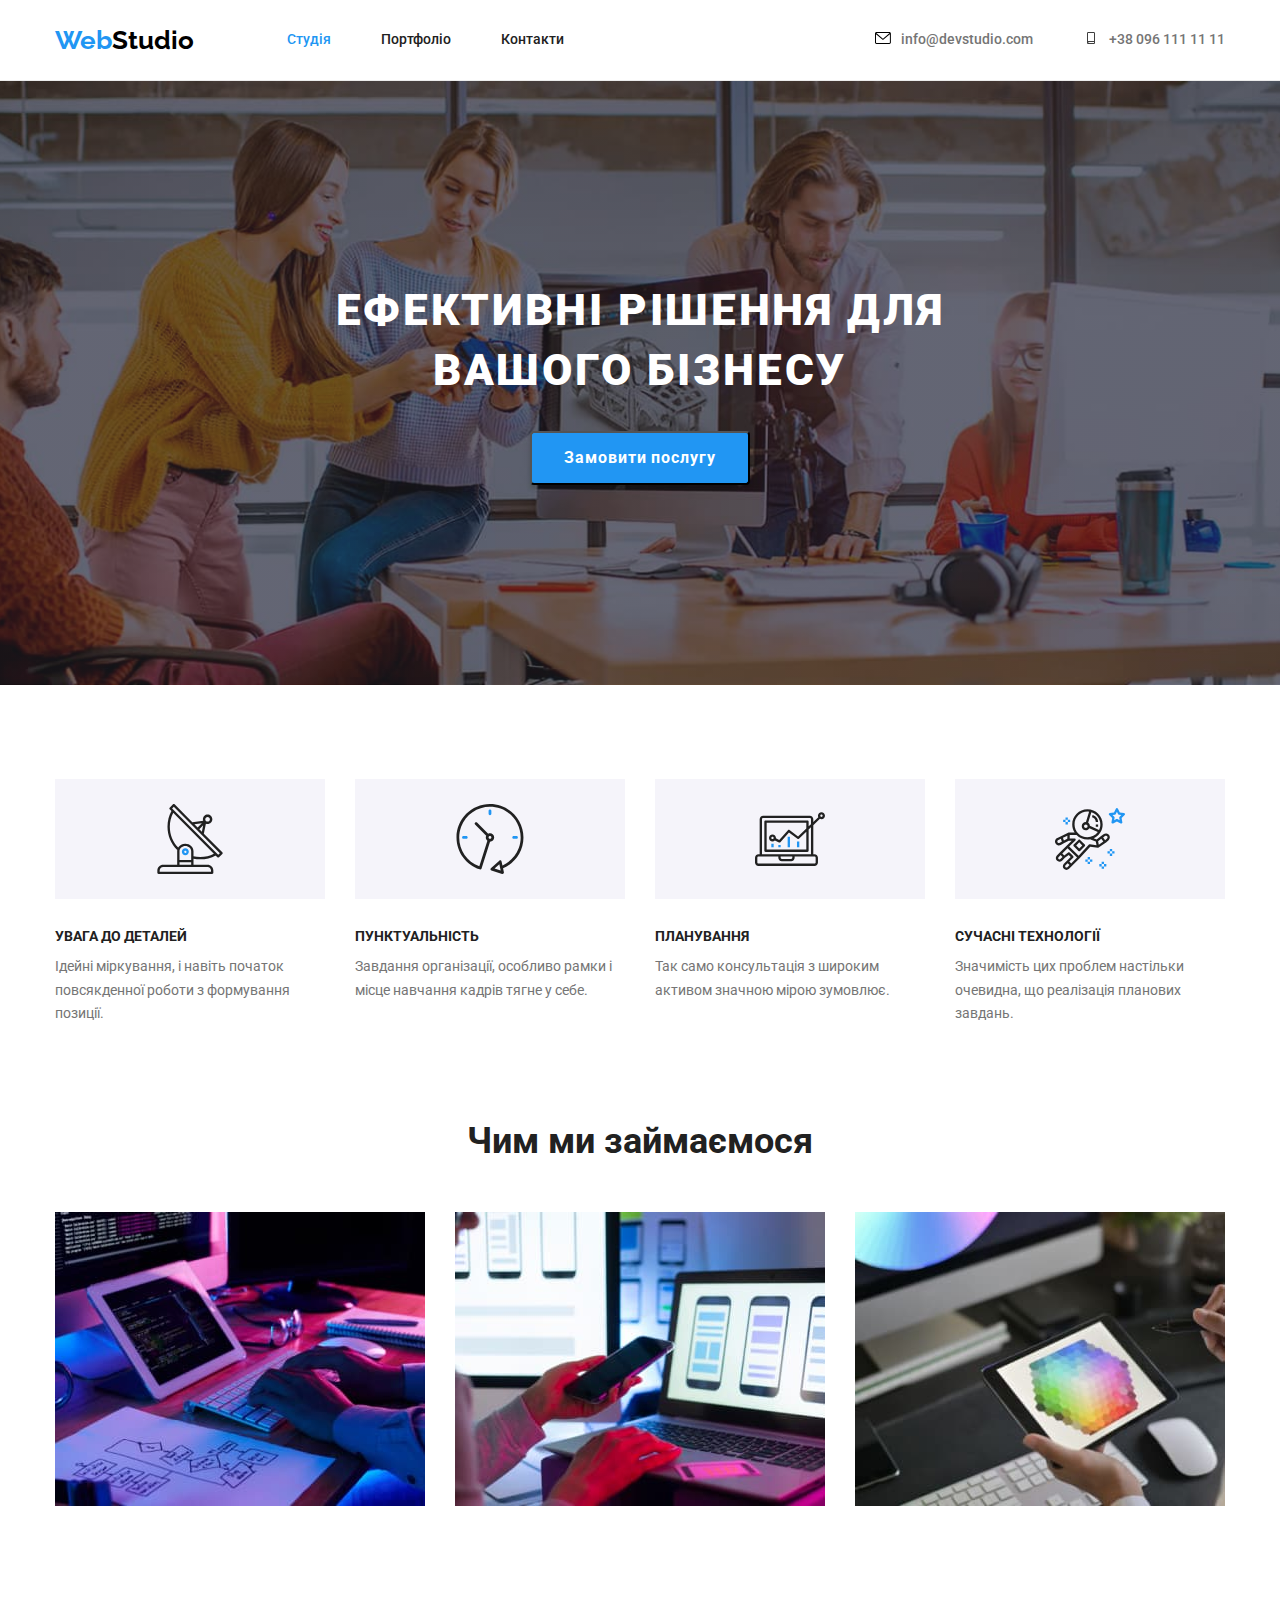
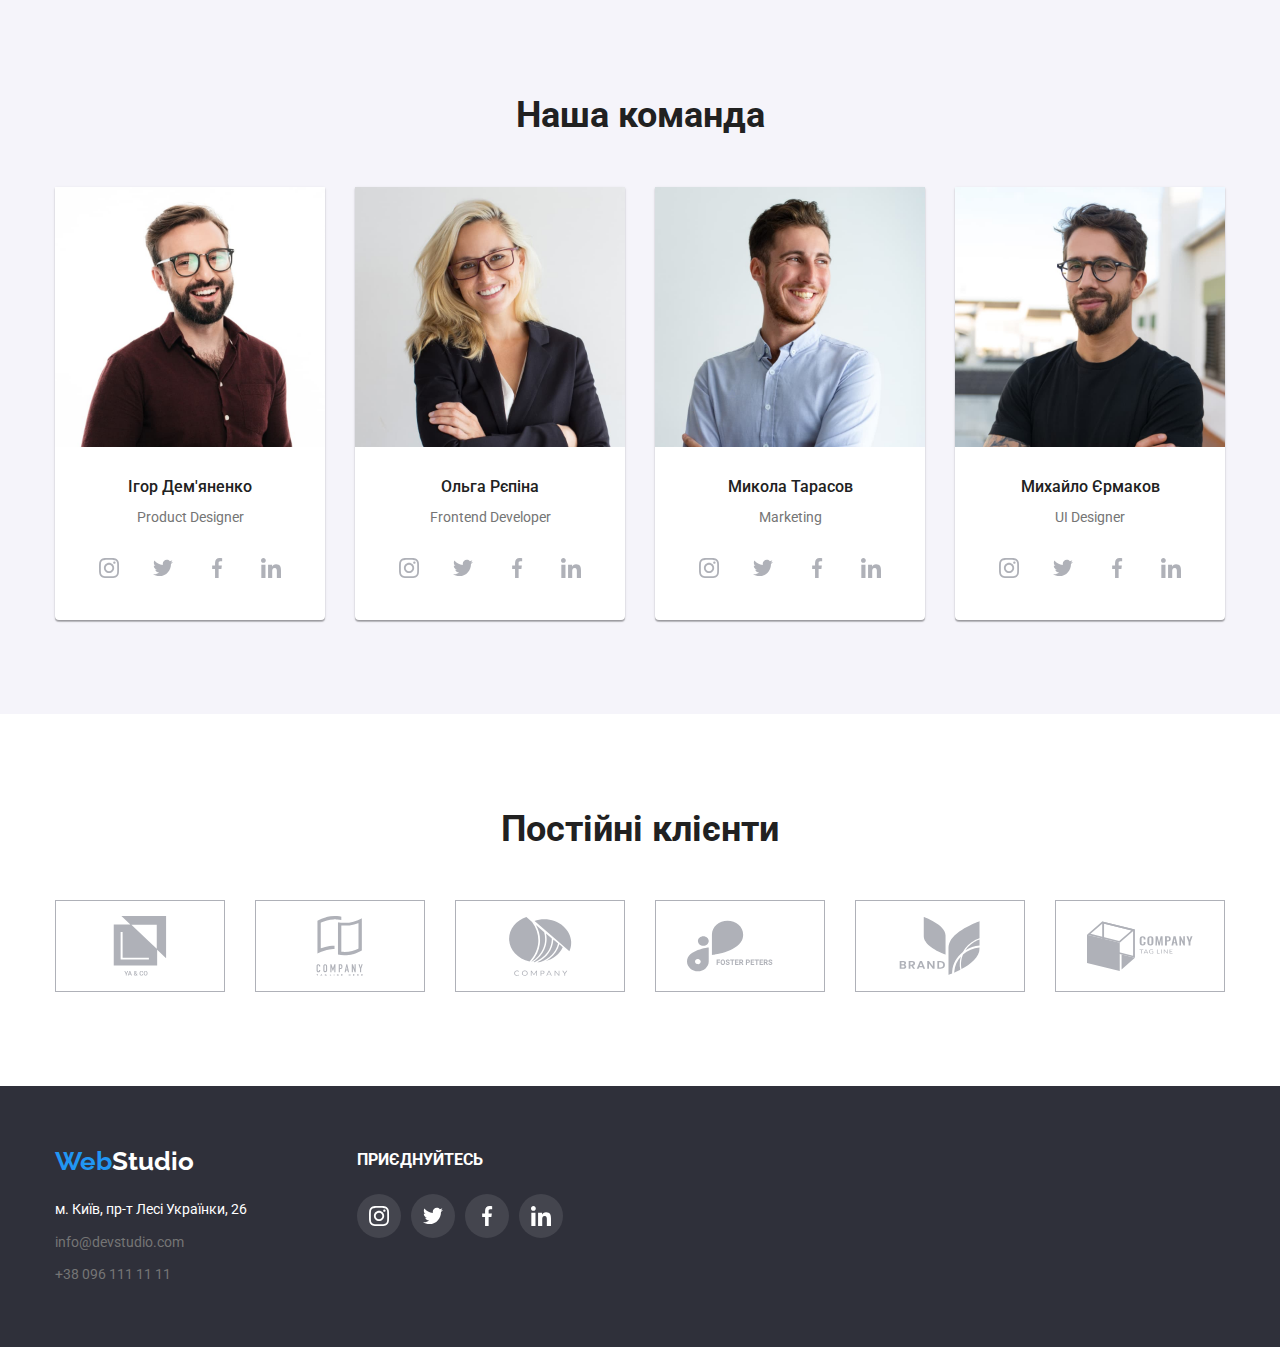
==== commit 7ae62b3c: "Додає hover на секцію клієнти та соц.мережі футера" ====
--- a/index.html
+++ b/index.html
@@ -343,21 +343,21 @@
         <ul class="customers-list list">
           <li class="customers-item">
             <a class="customers-link link" href="#">
-              <svg width="106px" height="60px">
+              <svg class="customers-icon" width="106px" height="60px">
                 <use href="./images/icons.svg#icon-customers-brand-yaco"></use>
               </svg>
             </a>
           </li>
           <li class="customers-item">
             <a class="customers-link link" href="#">
-              <svg width="106px" height="60px">
+              <svg class="customers-icon" width="106px" height="60px">
                 <use href="./images/icons.svg#icon-customers-brand-union"></use>
               </svg>
             </a>
           </li>
           <li class="customers-item">
             <a class="customers-link link" href="#">
-              <svg width="106px" height="60px">
+              <svg class="customers-icon" width="106px" height="60px">
                 <use
                   href="./images/icons.svg#icon-customers-brand-company"
                 ></use>
@@ -366,7 +366,7 @@
           </li>
           <li class="customers-item">
             <a class="customers-link link" href="#">
-              <svg width="106px" height="60px">
+              <svg class="customers-icon" width="106px" height="60px">
                 <use
                   href="./images/icons.svg#icon-customers-brand-fosterpeters"
                 ></use>
@@ -375,14 +375,14 @@
           </li>
           <li class="customers-item">
             <a class="customers-link link" href="#">
-              <svg width="106px" height="60px">
+              <svg class="customers-icon" width="106px" height="60px">
                 <use href="./images/icons.svg#icon-customers-brand-brand"></use>
               </svg>
             </a>
           </li>
           <li class="customers-item">
             <a class="customers-link link" href="#">
-              <svg width="106px" height="60px">
+              <svg class="customers-icon" width="106px" height="60px">
                 <use
                   href="./images/icons.svg#icon-customers-brand-tagline"
                 ></use>
@@ -427,27 +427,27 @@
         <div class="footer-social">
           <h3 class="footer-social-title">приєднуйтесь</h3>
           <ul class="footer-social-list list">
-            <li class="footer-social-icon">
+            <li class="footer-social-item">
               <a class="footer-social-link link" href="#"
-                ><svg widtg="20px" height="20px">
+                ><svg class="footer-social-icon" widtg="20px" height="20px">
                   <use href="./images/icons.svg#icon-instagram"></use></svg
               ></a>
             </li>
-            <li class="footer-social-icon">
+            <li class="footer-social-item">
               <a class="footer-social-link link" href="#"
-                ><svg widtg="20px" height="20px">
+                ><svg class="footer-social-icon" widtg="20px" height="20px">
                   <use href="./images/icons.svg#icon-twitter"></use></svg
               ></a>
             </li>
-            <li class="footer-social-icon">
+            <li class="footer-social-item">
               <a class="footer-social-link link" href="#"
-                ><svg widtg="20px" height="20px">
+                ><svg class="footer-social-icon" widtg="20px" height="20px">
                   <use href="./images/icons.svg#icon-facebook"></use></svg
               ></a>
             </li>
-            <li class="footer-social-icon">
+            <li class="footer-social-item">
               <a class="footer-social-link link" href="#"
-                ><svg widtg="20px" height="20px">
+                ><svg class="footer-social-icon" widtg="20px" height="20px">
                   <use href="./images/icons.svg#icon-linkedin"></use></svg
               ></a>
             </li>
--- a/css/styles.css
+++ b/css/styles.css
@@ -27,6 +27,7 @@
 --border-color: #eeeeee;
 --border-header-color: #ececec;
 --elements-grey-color: #afb1b8;
+--footer-grey-color: rgba(255, 255, 255, 0.1);
 }
 
 
@@ -165,6 +166,7 @@
 }
 .footer-container {
 	display: flex;
+	gap: 70px;
 }
 .footer-logo {
 	margin-bottom: 20px;
@@ -184,16 +186,32 @@
 .footer-contacts {
 	display: inline-block;
 }
+.footer-social-title {
+	text-transform: uppercase;
+	color: var(--primary-white-color);
+	margin-bottom: 20px;
+}
 .footer-social-list {
 	display: flex;
 	justify-content: center;
 	gap: 10px;
+}
+.footer-social-item {
+	border-radius: 50%;
+	background-color: var(--footer-grey-color);
 }
 .footer-social-link {
 	display: flex;
 	align-items: center;
 	width: 44px;
 	height: 44px;
+}
+.footer-social-icon {
+	fill: var(--primary-white-color);
+}
+.footer-social-item:hover,
+.footer-social-item:focus {
+	background-color: var(--accent-color);
 }
 
 
@@ -335,11 +353,13 @@
 	width: 44px;
 	height: 44px;
 }
-.team-social-link:hover {
+.team-social-link:hover,
+.team-social-link:focus {
 	border-radius: 50%;
 	background-color: var(--accent-color);
 }
-.team-social-link:hover .team-social-icon {
+.team-social-link:hover .team-social-icon,
+.team-social-link:focus .team-social-icon {
 	fill: var(--primary-white-color);
 }
 .team-social-icon {
@@ -356,7 +376,6 @@
 	display: flex;
 	justify-content: space-between;
 	gap: 30px;
-	fill: var(--elements-grey-color);
 }
 .customers-link {
 	display: flex;
@@ -365,6 +384,17 @@
 	width: 170px;
 	height: 92px;
 	border: 1px solid var(--elements-grey-color);
+}
+.customers-icon {
+	fill: var(--elements-grey-color);
+}
+.customers-link:hover,
+.customers-link:focus {
+	border-color: var(--accent-color);
+}
+.customers-link:hover .customers-icon,
+.customers-link:focus .customers-icon {
+	fill: var(--accent-color);
 }
 
 /*Стилі для portfolio.html*/
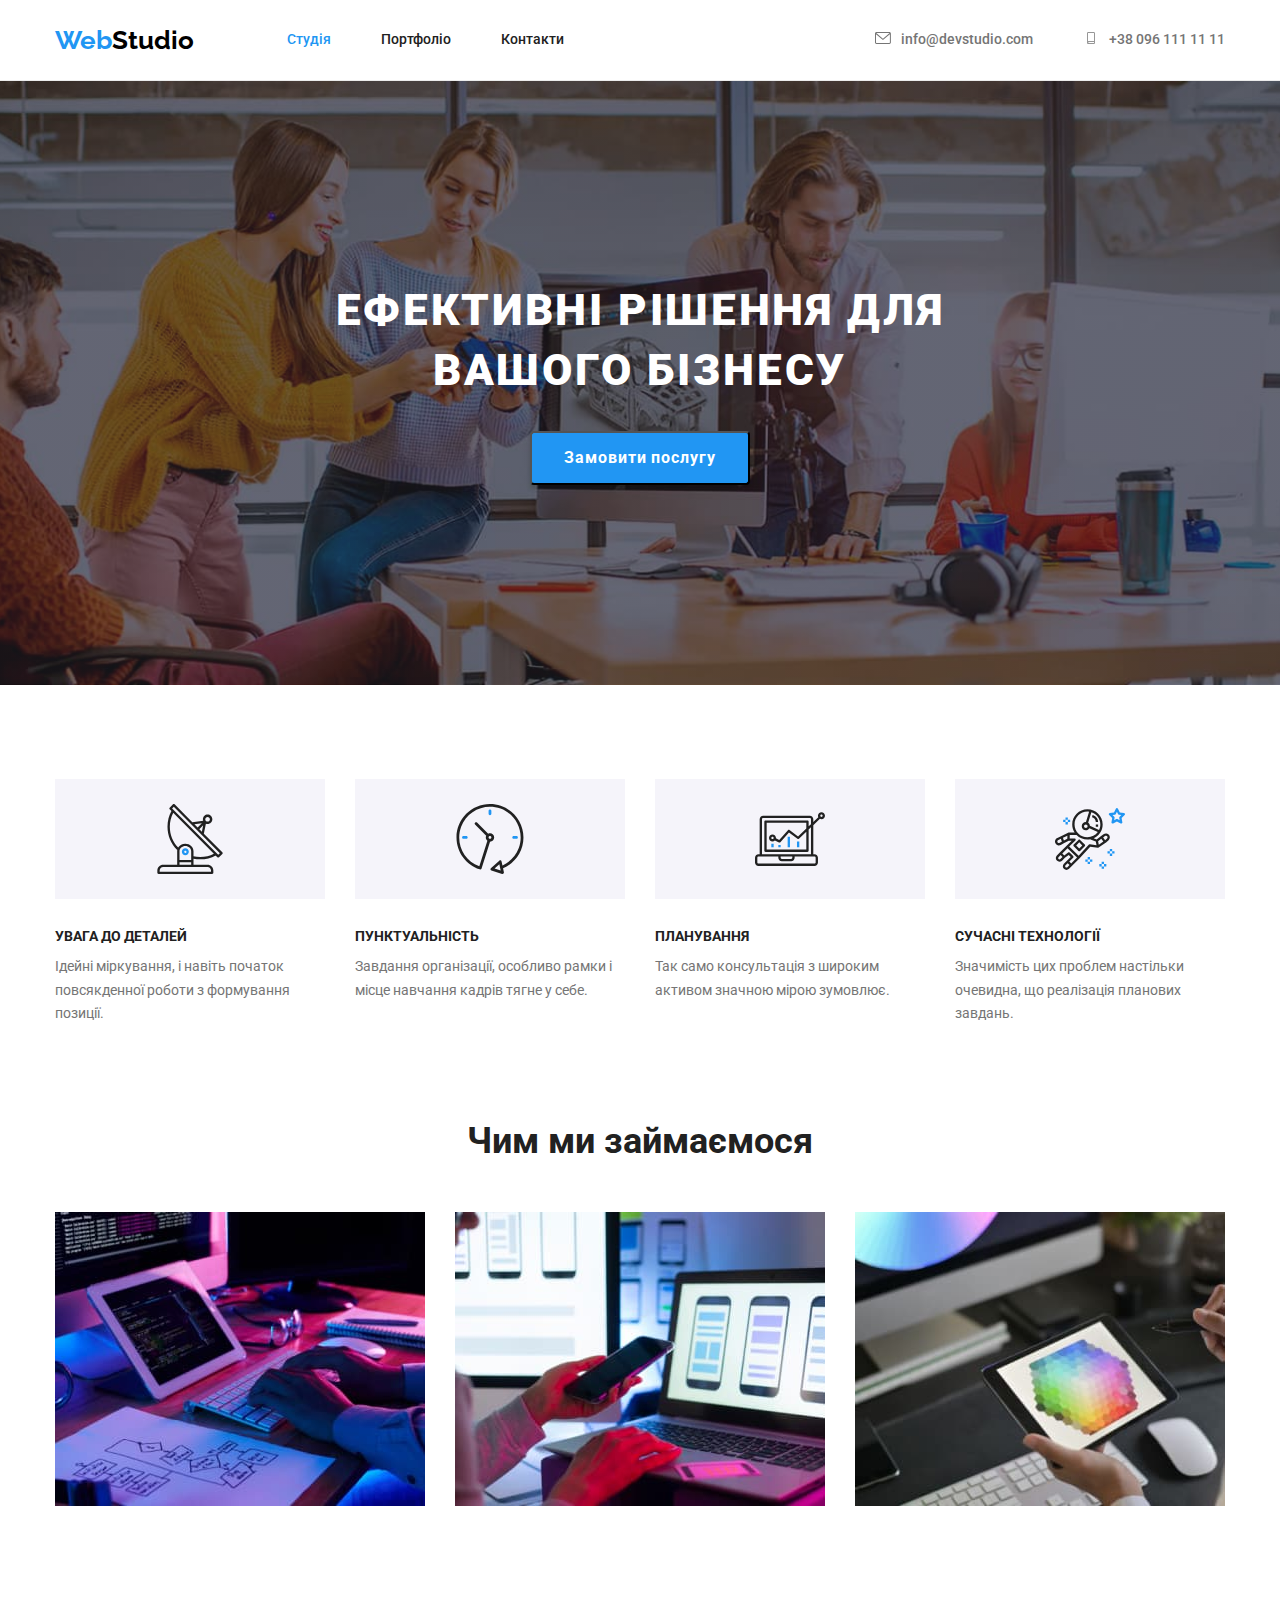
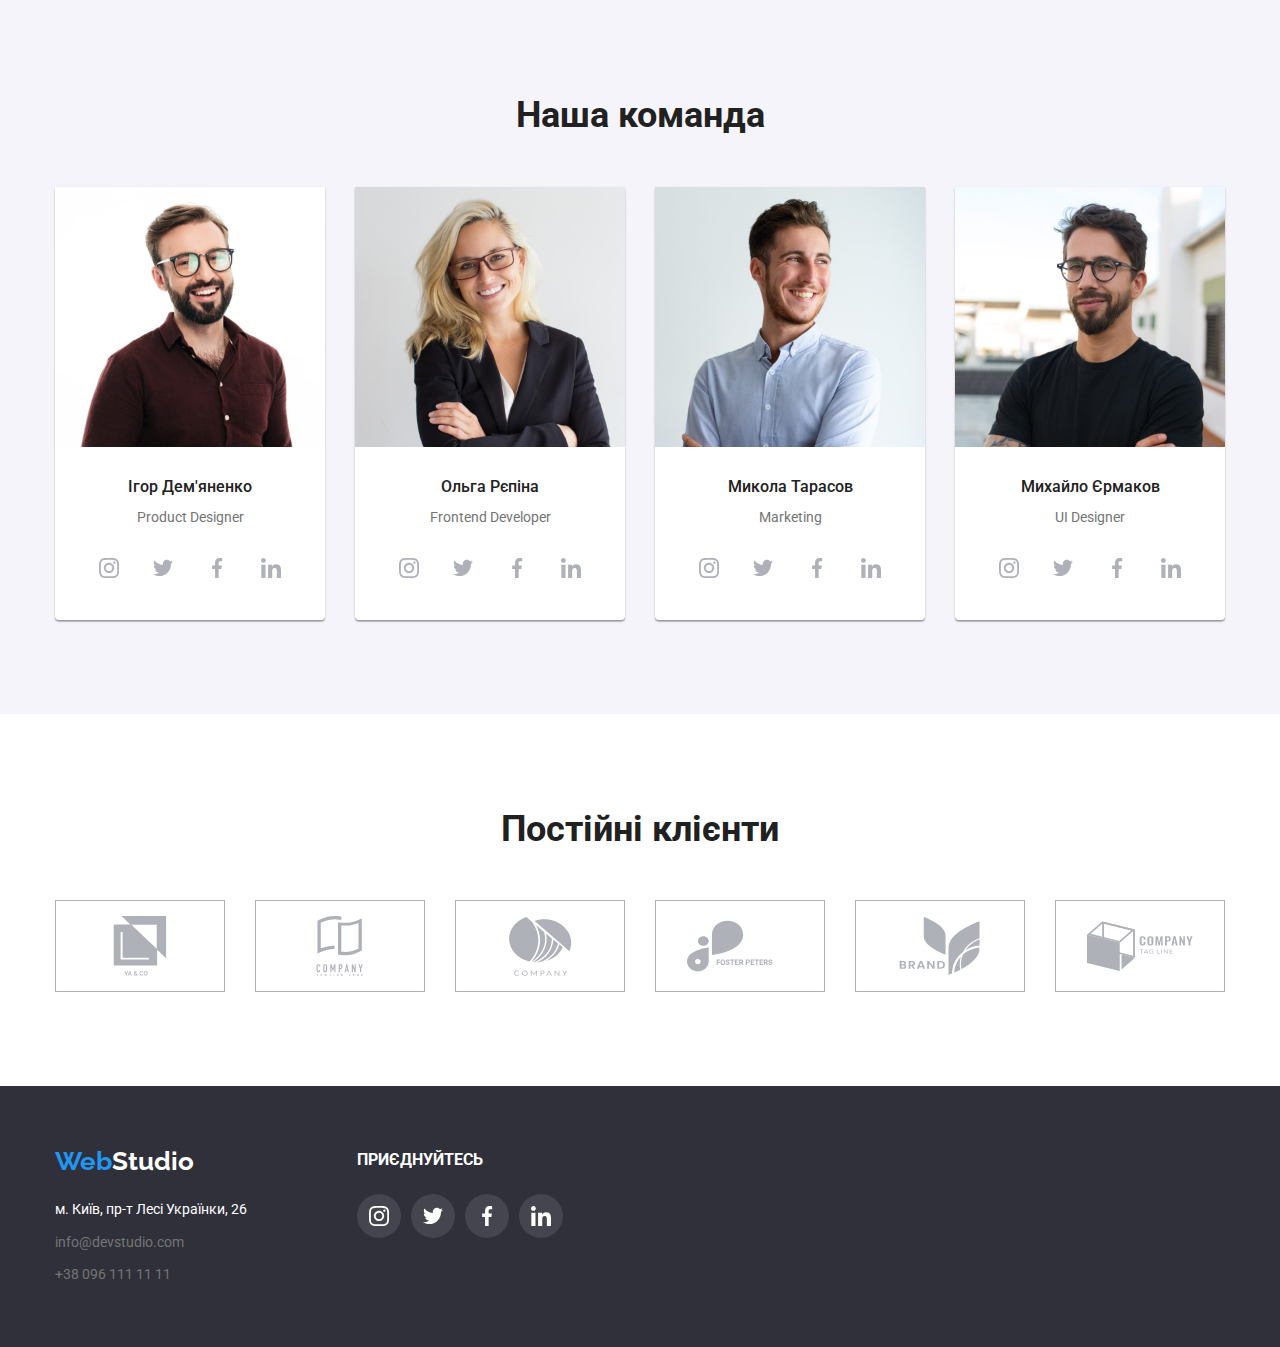
==== commit 2abf500c: "Виправляє граматичні помилки в коді" ====
--- a/index.html
+++ b/index.html
@@ -43,8 +43,8 @@
         <ul class="contacts-list list">
           <li class="contacts-item">
             <a class="contacts-link link" href="mailto:info@devstudio.com">
-              <span class="contacts-icon"
-                ><svg widtg="16px" height="12px">
+              <span class="contacts-img"
+                ><svg class="contacts-icon" width="16px" height="12px">
                   <use
                     href="./images/icons.svg#icon-contacts-envelope"
                   ></use></svg></span
@@ -53,8 +53,8 @@
           </li>
           <li class="contacts-item">
             <a class="contacts-link link" href="tel:+380961111111">
-              <span class="contacts-icon"
-                ><svg widtg="16px" height="12px">
+              <span class="contacts-img"
+                ><svg class="contacts-icon" width="16px" height="12px">
                   <use
                     href="./images/icons.svg#icon-contacts-smartphone"
                   ></use></svg></span
@@ -184,7 +184,7 @@
                 <ul class="team-social list">
                   <li class="team-social-item">
                     <a class="team-social-link link" href="#"
-                      ><svg class="team-social-icon" widtg="20px" height="20px">
+                      ><svg class="team-social-icon" width="20px" height="20px">
                         <use
                           href="./images/icons.svg#icon-instagram"
                         ></use></svg
@@ -192,19 +192,19 @@
                   </li>
                   <li class="team-social-item">
                     <a class="team-social-link link" href="#"
-                      ><svg class="team-social-icon" widtg="20px" height="20px">
+                      ><svg class="team-social-icon" width="20px" height="20px">
                         <use href="./images/icons.svg#icon-twitter"></use></svg
                     ></a>
                   </li>
                   <li class="team-social-item">
                     <a class="team-social-link link" href="#"
-                      ><svg class="team-social-icon" widtg="20px" height="20px">
+                      ><svg class="team-social-icon" width="20px" height="20px">
                         <use href="./images/icons.svg#icon-facebook"></use></svg
                     ></a>
                   </li>
                   <li class="team-social-item">
                     <a class="team-social-link link" href="#"
-                      ><svg class="team-social-icon" widtg="20px" height="20px">
+                      ><svg class="team-social-icon" width="20px" height="20px">
                         <use href="./images/icons.svg#icon-linkedin"></use></svg
                     ></a>
                   </li>
@@ -224,7 +224,7 @@
                 <ul class="team-social list">
                   <li class="team-social-item">
                     <a class="team-social-link link" href="#"
-                      ><svg class="team-social-icon" widtg="20px" height="20px">
+                      ><svg class="team-social-icon" width="20px" height="20px">
                         <use
                           href="./images/icons.svg#icon-instagram"
                         ></use></svg
@@ -232,19 +232,19 @@
                   </li>
                   <li class="team-social-item">
                     <a class="team-social-link link" href="#"
-                      ><svg class="team-social-icon" widtg="20px" height="20px">
+                      ><svg class="team-social-icon" width="20px" height="20px">
                         <use href="./images/icons.svg#icon-twitter"></use></svg
                     ></a>
                   </li>
                   <li class="team-social-item">
                     <a class="team-social-link link" href="#"
-                      ><svg class="team-social-icon" widtg="20px" height="20px">
+                      ><svg class="team-social-icon" width="20px" height="20px">
                         <use href="./images/icons.svg#icon-facebook"></use></svg
                     ></a>
                   </li>
                   <li class="team-social-item">
                     <a class="team-social-link link" href="#"
-                      ><svg class="team-social-icon" widtg="20px" height="20px">
+                      ><svg class="team-social-icon" width="20px" height="20px">
                         <use href="./images/icons.svg#icon-linkedin"></use></svg
                     ></a>
                   </li>
@@ -264,7 +264,7 @@
                 <ul class="team-social list">
                   <li class="team-social-item">
                     <a class="team-social-link link" href="#"
-                      ><svg class="team-social-icon" widtg="20px" height="20px">
+                      ><svg class="team-social-icon" width="20px" height="20px">
                         <use
                           href="./images/icons.svg#icon-instagram"
                         ></use></svg
@@ -272,19 +272,19 @@
                   </li>
                   <li class="team-social-item">
                     <a class="team-social-link link" href="#"
-                      ><svg class="team-social-icon" widtg="20px" height="20px">
+                      ><svg class="team-social-icon" width="20px" height="20px">
                         <use href="./images/icons.svg#icon-twitter"></use></svg
                     ></a>
                   </li>
                   <li class="team-social-item">
                     <a class="team-social-link link" href="#"
-                      ><svg class="team-social-icon" widtg="20px" height="20px">
+                      ><svg class="team-social-icon" width="20px" height="20px">
                         <use href="./images/icons.svg#icon-facebook"></use></svg
                     ></a>
                   </li>
                   <li class="team-social-item">
                     <a class="team-social-link link" href="#"
-                      ><svg class="team-social-icon" widtg="20px" height="20px">
+                      ><svg class="team-social-icon" width="20px" height="20px">
                         <use href="./images/icons.svg#icon-linkedin"></use></svg
                     ></a>
                   </li>
@@ -304,7 +304,7 @@
                 <ul class="team-social list">
                   <li class="team-social-item">
                     <a class="team-social-link link" href="#"
-                      ><svg class="team-social-icon" widtg="20px" height="20px">
+                      ><svg class="team-social-icon" width="20px" height="20px">
                         <use
                           href="./images/icons.svg#icon-instagram"
                         ></use></svg
@@ -312,19 +312,19 @@
                   </li>
                   <li class="team-social-item">
                     <a class="team-social-link link" href="#"
-                      ><svg class="team-social-icon" widtg="20px" height="20px">
+                      ><svg class="team-social-icon" width="20px" height="20px">
                         <use href="./images/icons.svg#icon-twitter"></use></svg
                     ></a>
                   </li>
                   <li class="team-social-item">
                     <a class="team-social-link link" href="#"
-                      ><svg class="team-social-icon" widtg="20px" height="20px">
+                      ><svg class="team-social-icon" width="20px" height="20px">
                         <use href="./images/icons.svg#icon-facebook"></use></svg
                     ></a>
                   </li>
                   <li class="team-social-item">
                     <a class="team-social-link link" href="#"
-                      ><svg class="team-social-icon" widtg="20px" height="20px">
+                      ><svg class="team-social-icon" width="20px" height="20px">
                         <use href="./images/icons.svg#icon-linkedin"></use></svg
                     ></a>
                   </li>
@@ -429,25 +429,25 @@
           <ul class="footer-social-list list">
             <li class="footer-social-item">
               <a class="footer-social-link link" href="#"
-                ><svg class="footer-social-icon" widtg="20px" height="20px">
+                ><svg class="footer-social-icon" width="20px" height="20px">
                   <use href="./images/icons.svg#icon-instagram"></use></svg
               ></a>
             </li>
             <li class="footer-social-item">
               <a class="footer-social-link link" href="#"
-                ><svg class="footer-social-icon" widtg="20px" height="20px">
+                ><svg class="footer-social-icon" width="20px" height="20px">
                   <use href="./images/icons.svg#icon-twitter"></use></svg
               ></a>
             </li>
             <li class="footer-social-item">
               <a class="footer-social-link link" href="#"
-                ><svg class="footer-social-icon" widtg="20px" height="20px">
+                ><svg class="footer-social-icon" width="20px" height="20px">
                   <use href="./images/icons.svg#icon-facebook"></use></svg
               ></a>
             </li>
             <li class="footer-social-item">
               <a class="footer-social-link link" href="#"
-                ><svg class="footer-social-icon" widtg="20px" height="20px">
+                ><svg class="footer-social-icon" width="20px" height="20px">
                   <use href="./images/icons.svg#icon-linkedin"></use></svg
               ></a>
             </li>
--- a/css/styles.css
+++ b/css/styles.css
@@ -143,13 +143,16 @@
 	font-size: 14px;
 	line-height: 1.14;
 }
-.contacts-icon {
+.contacts-img {
 	display: flex;
 	justify-content: center;
 	width: 16px;
 	height: 12px;
 	margin-right: 10px;
 }
+.contacts-icon {
+	fill: currentColor;
+}
 .link:hover,
 .link:focus {
 	color: var(--accent-color);
@@ -202,6 +205,7 @@
 }
 .footer-social-link {
 	display: flex;
+	justify-content: center;
 	align-items: center;
 	width: 44px;
 	height: 44px;
@@ -349,6 +353,7 @@
 }
 .team-social-link {
 	display: flex;
+	justify-content: center;
 	align-items: center;
 	width: 44px;
 	height: 44px;
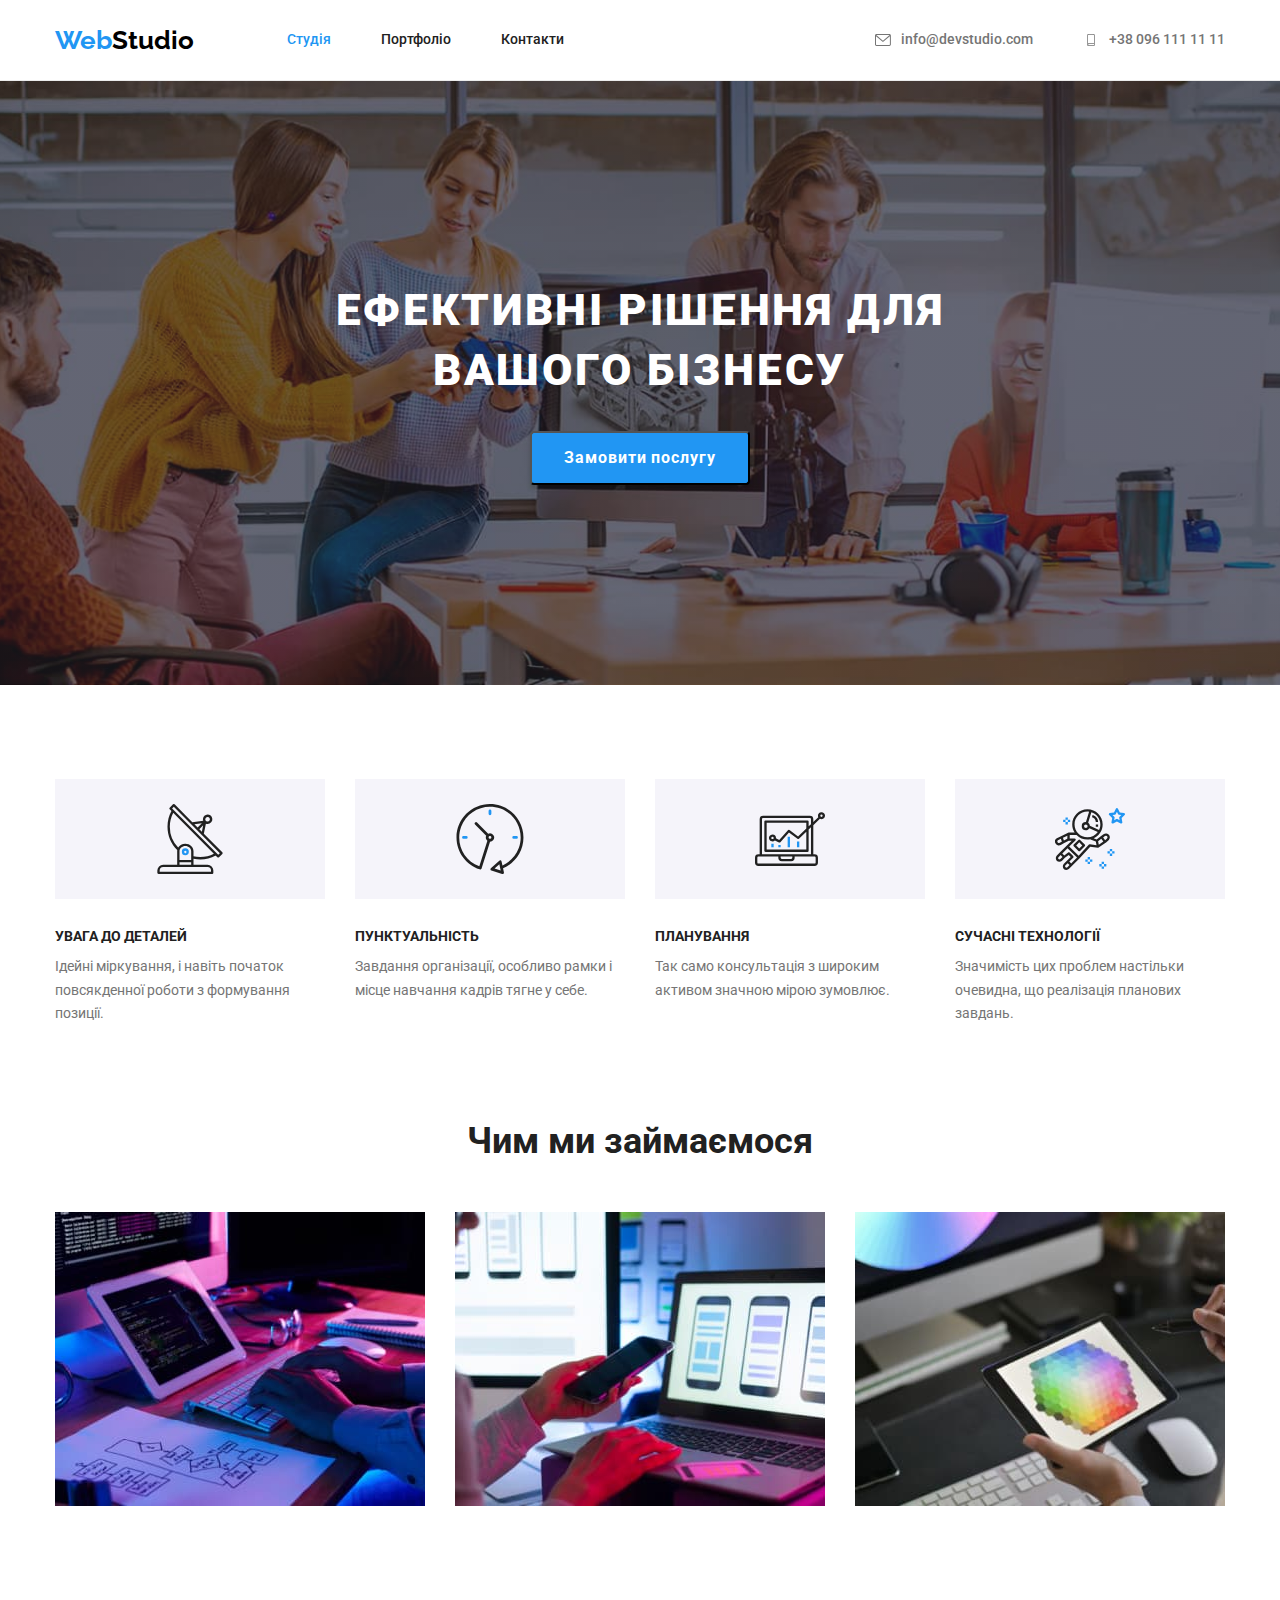
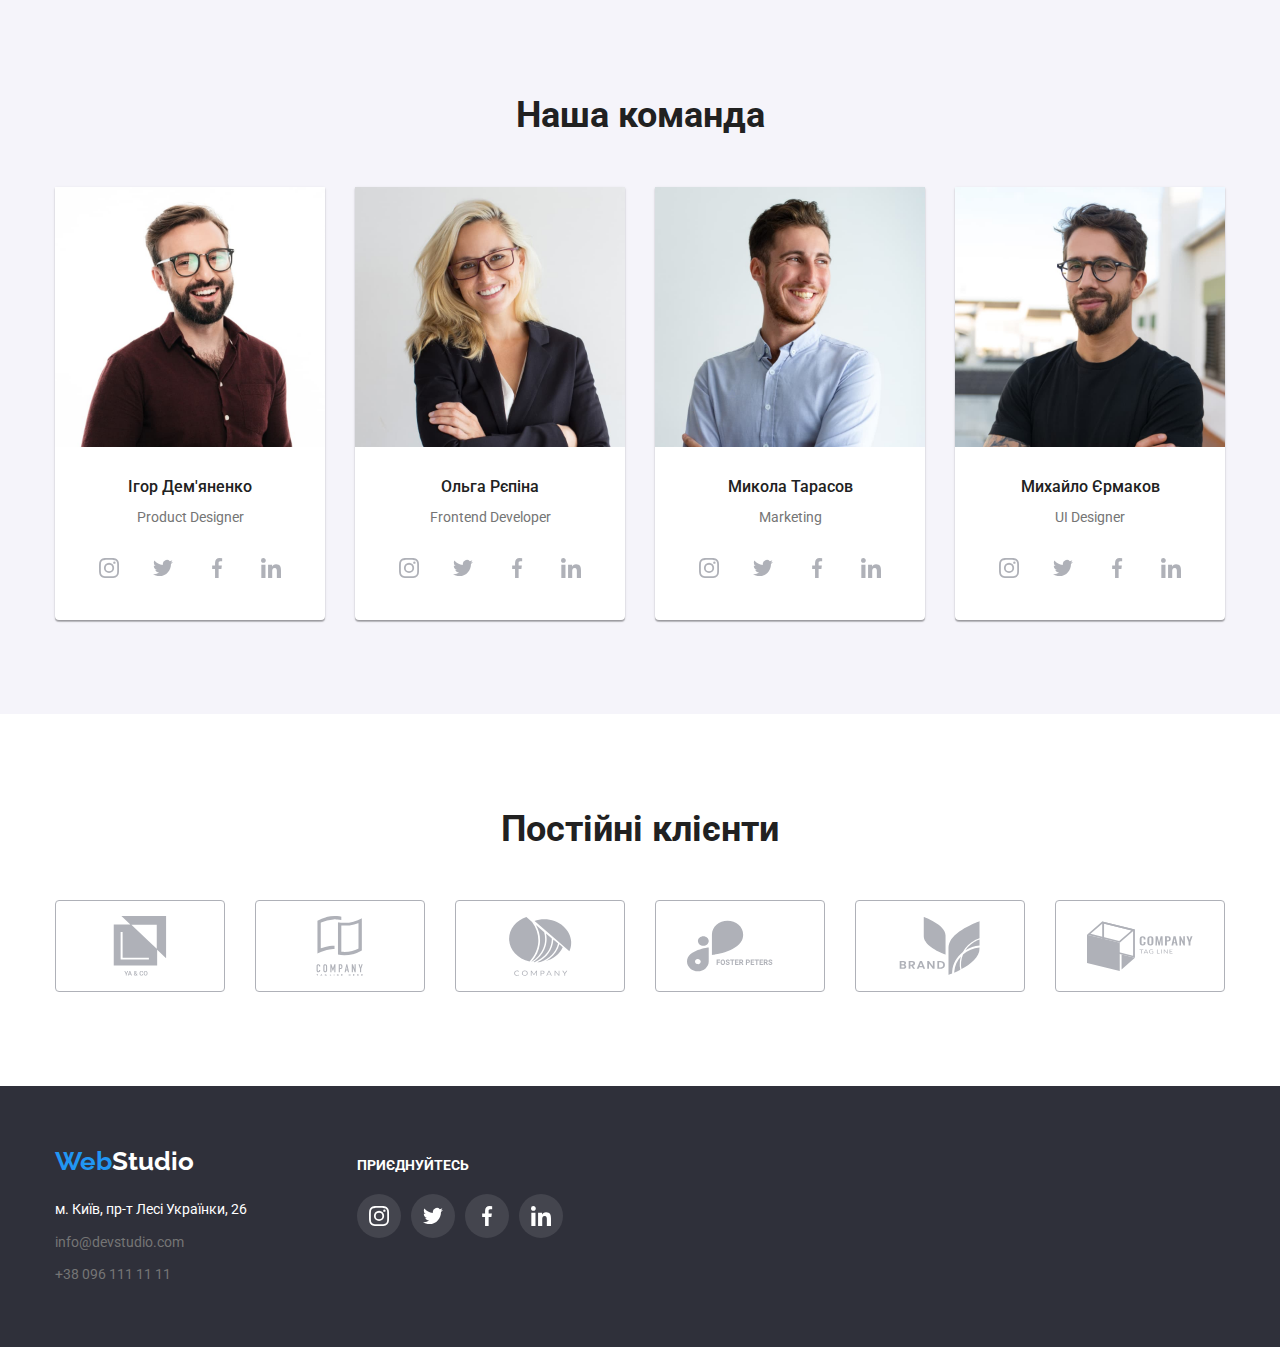
==== commit ef6bb689: "Вносить правки за рекомендаціями ментора" ====
--- a/index.html
+++ b/index.html
@@ -83,11 +83,11 @@
           <h2 class="visually-hidden">Наші переваги</h2>
           <ul class="benefits-list list">
             <li class="benefits-item">
-              <span class="benefits-icon">
+              <div class="benefits-icon">
                 <svg width="70px" height="70px">
                   <use href="./images/icons.svg#icon-benefits-antenna"></use>
                 </svg>
-              </span>
+              </div>
               <h3 class="benefits-title">Увага до деталей</h3>
               <p class="text">
                 Ідейні міркування, і навіть початок повсякденної роботи з
@@ -95,11 +95,11 @@
               </p>
             </li>
             <li class="benefits-item">
-              <span class="benefits-icon">
+              <div class="benefits-icon">
                 <svg width="70px" height="70px">
                   <use href="./images/icons.svg#icon-benefits-clock"></use>
                 </svg>
-              </span>
+              </div>
               <h3 class="benefits-title">Пунктуальність</h3>
               <p class="text">
                 Завдання організації, особливо рамки і місце навчання кадрів
@@ -107,22 +107,22 @@
               </p>
             </li>
             <li class="benefits-item">
-              <span class="benefits-icon">
+              <div class="benefits-icon">
                 <svg width="70px" height="70px">
                   <use href="./images/icons.svg#icon-benefits-diagram"></use>
                 </svg>
-              </span>
+              </div>
               <h3 class="benefits-title">Планування</h3>
               <p class="text">
                 Так само консультація з широким активом значною мірою зумовлює.
               </p>
             </li>
             <li class="benefits-item">
-              <span class="benefits-icon">
+              <div class="benefits-icon">
                 <svg width="70px" height="70px">
                   <use href="./images/icons.svg#icon-benefits-astronaut"></use>
                 </svg>
-              </span>
+              </div>
               <h3 class="benefits-title">Сучасні технології</h3>
               <p class="text">
                 Значимість цих проблем настільки очевидна, що реалізація
@@ -425,7 +425,7 @@
         </div>
 
         <div class="footer-social">
-          <h3 class="footer-social-title">приєднуйтесь</h3>
+          <p class="footer-social-text">приєднуйтесь</p>
           <ul class="footer-social-list list">
             <li class="footer-social-item">
               <a class="footer-social-link link" href="#"
--- a/css/styles.css
+++ b/css/styles.css
@@ -137,6 +137,7 @@
 }
 .contacts-link{
 	display: flex;
+	align-items: center;
 	padding-top: 32px;
 	padding-bottom: 32px;
 	font-weight: 500;
@@ -189,7 +190,14 @@
 .footer-contacts {
 	display: inline-block;
 }
-.footer-social-title {
+.footer-social {
+	padding-top: 12px;
+}
+.footer-social-text {
+	font-weight: 700;
+	font-size: 14px;
+	line-height: 1.14;
+	align-items: center;
 	text-transform: uppercase;
 	color: var(--primary-white-color);
 	margin-bottom: 20px;
@@ -199,22 +207,20 @@
 	justify-content: center;
 	gap: 10px;
 }
-.footer-social-item {
+.footer-social-link {
+	display: flex;
+	justify-content: center;
+	align-items: center;
+	width: 44px;
+	height: 44px;
 	border-radius: 50%;
 	background-color: var(--footer-grey-color);
 }
-.footer-social-link {
-	display: flex;
-	justify-content: center;
-	align-items: center;
-	width: 44px;
-	height: 44px;
-}
 .footer-social-icon {
 	fill: var(--primary-white-color);
 }
-.footer-social-item:hover,
-.footer-social-item:focus {
+.footer-social-link:hover,
+.footer-social-link:focus {
 	background-color: var(--accent-color);
 }
 
@@ -316,7 +322,6 @@
 }
 .team {
 	text-align: center;
-	margin-bottom: 94px;
 	background-color: var(--accessary-white-color);
 }
 .team-list {
@@ -372,7 +377,8 @@
 }
 .customers {
 	text-align: center;
-	margin-bottom: 94px;
+	padding-top: 94px;
+	padding-bottom: 94px;
 }
 .customers-title {
 	margin-bottom: 50px;
@@ -389,6 +395,7 @@
 	width: 170px;
 	height: 92px;
 	border: 1px solid var(--elements-grey-color);
+	border-radius: 4px;
 }
 .customers-icon {
 	fill: var(--elements-grey-color);
@@ -446,9 +453,6 @@
 .projects-item:not(:nth-last-child(-n+3)) {
 	margin-bottom: 30px;
 }
-.projects-item:hover{
-	box-shadow: 0px 1px 1px rgba(0, 0, 0, 0.12), 0px 4px 4px rgba(0, 0, 0, 0.06), 1px 4px 6px rgba(0, 0, 0, 0.16);
-}
 .projects-title {
 	margin-bottom: 4px;
 	color: var(--title-color);
@@ -457,8 +461,12 @@
 	line-height: 2;
 }
 .projects-link {
+	display: inline-block;
 	text-decoration: none;
 	color: inherit;
+}
+.projects-link:hover{
+	box-shadow: 0px 1px 1px rgba(0, 0, 0, 0.12), 0px 4px 4px rgba(0, 0, 0, 0.06), 1px 4px 6px rgba(0, 0, 0, 0.16);
 }
 .projects-descript {
 	padding: 20px 24px;
